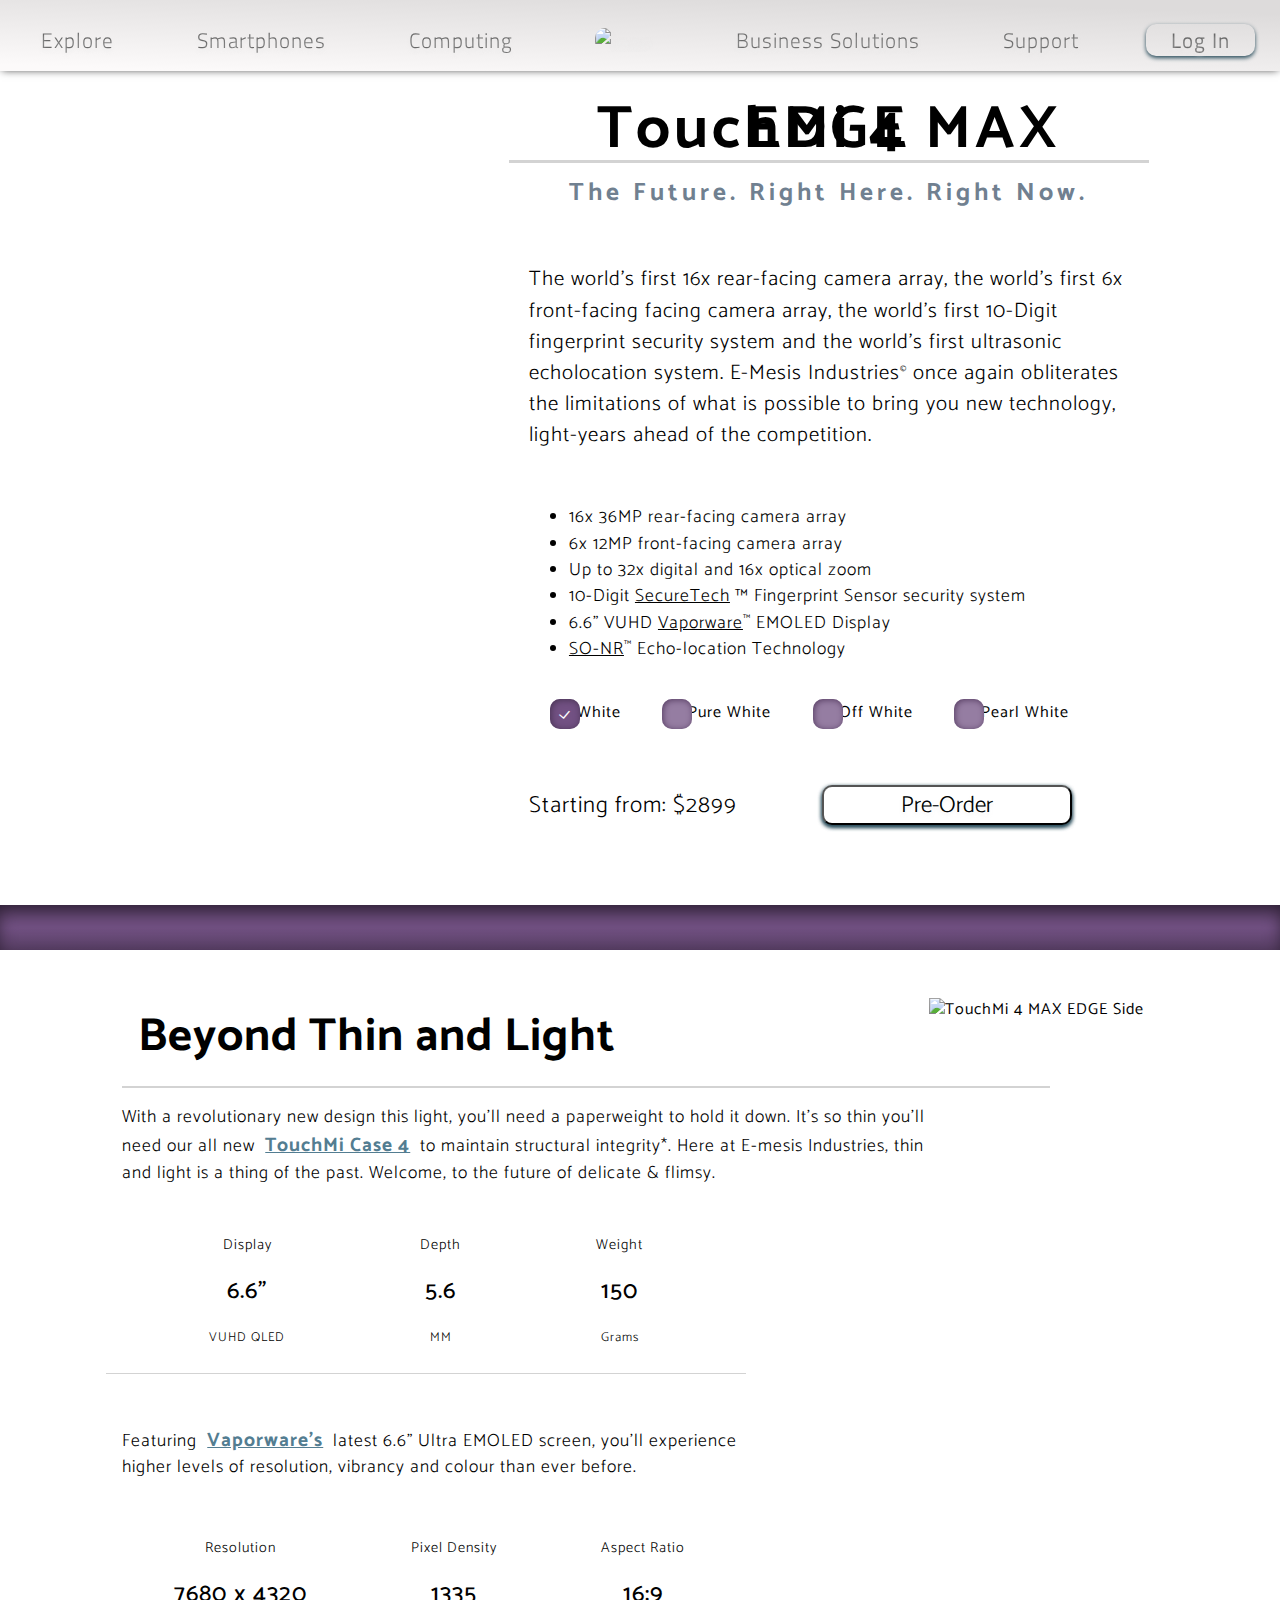
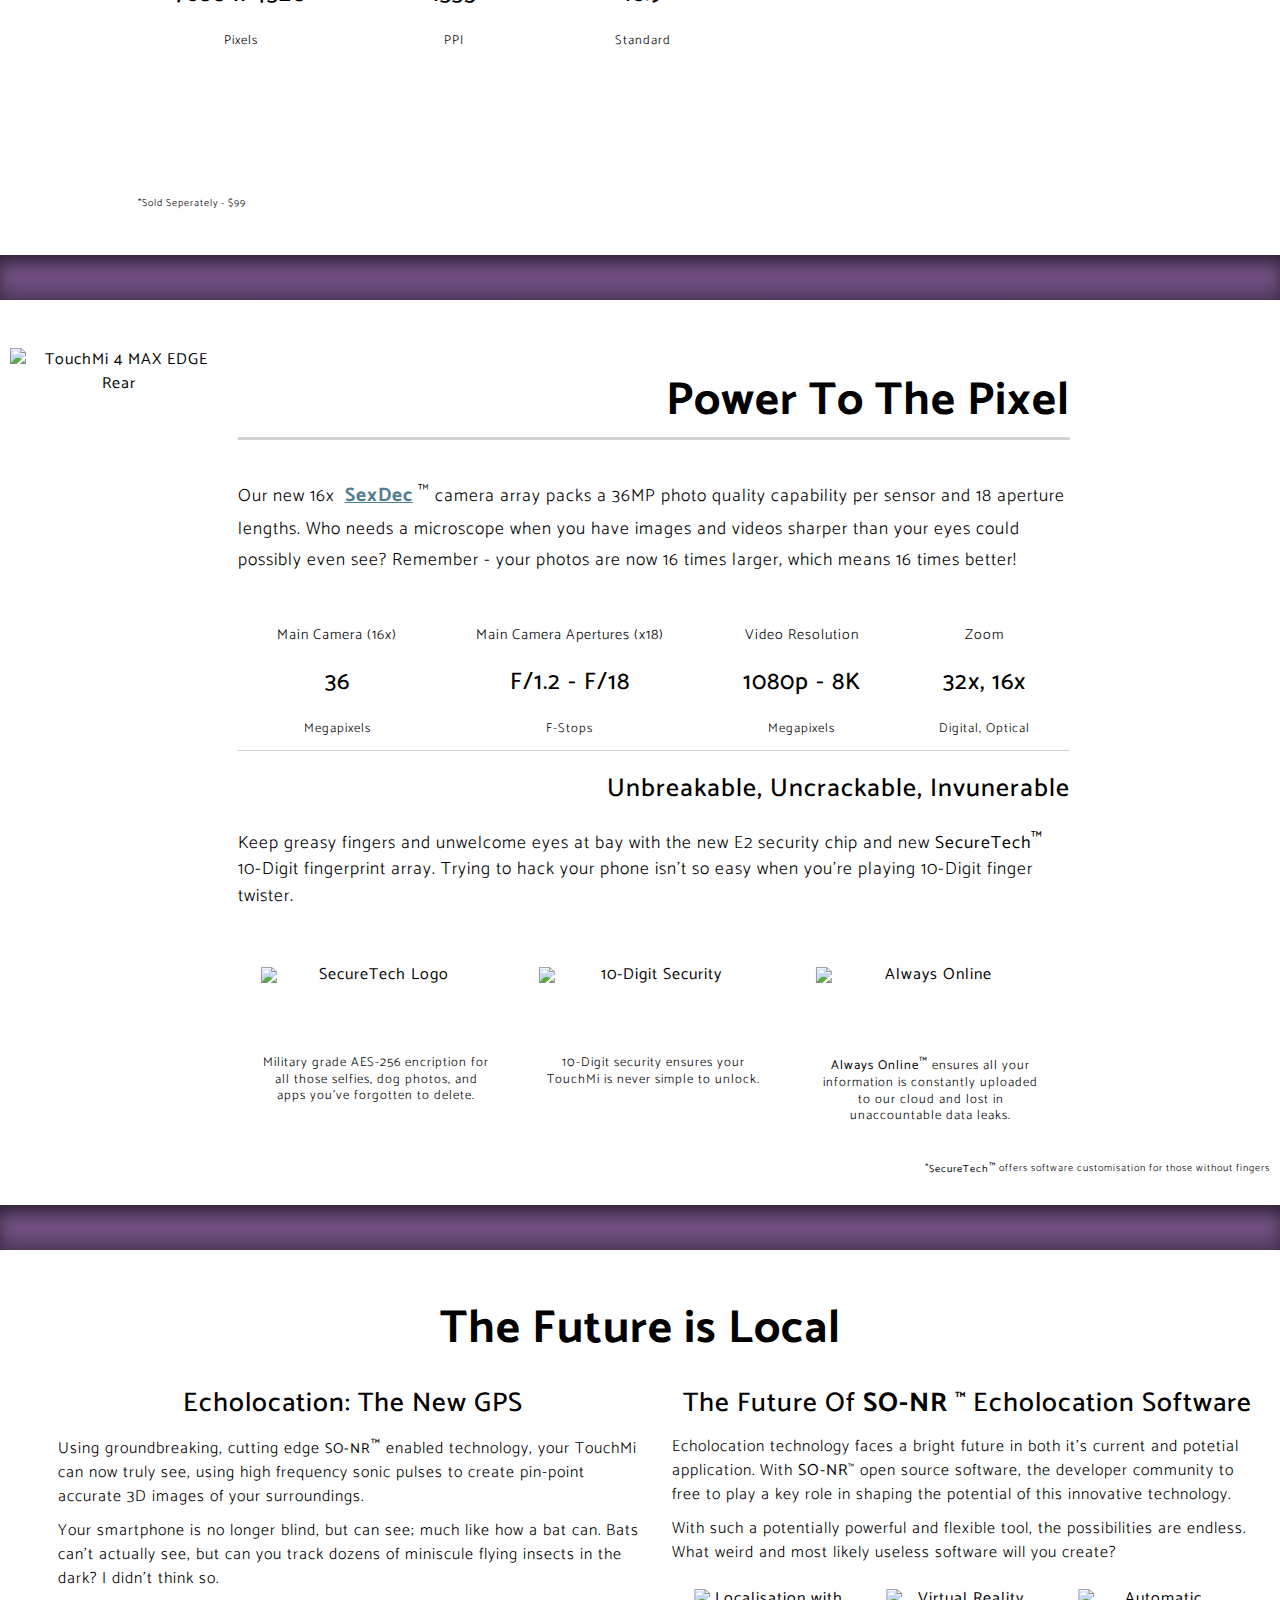
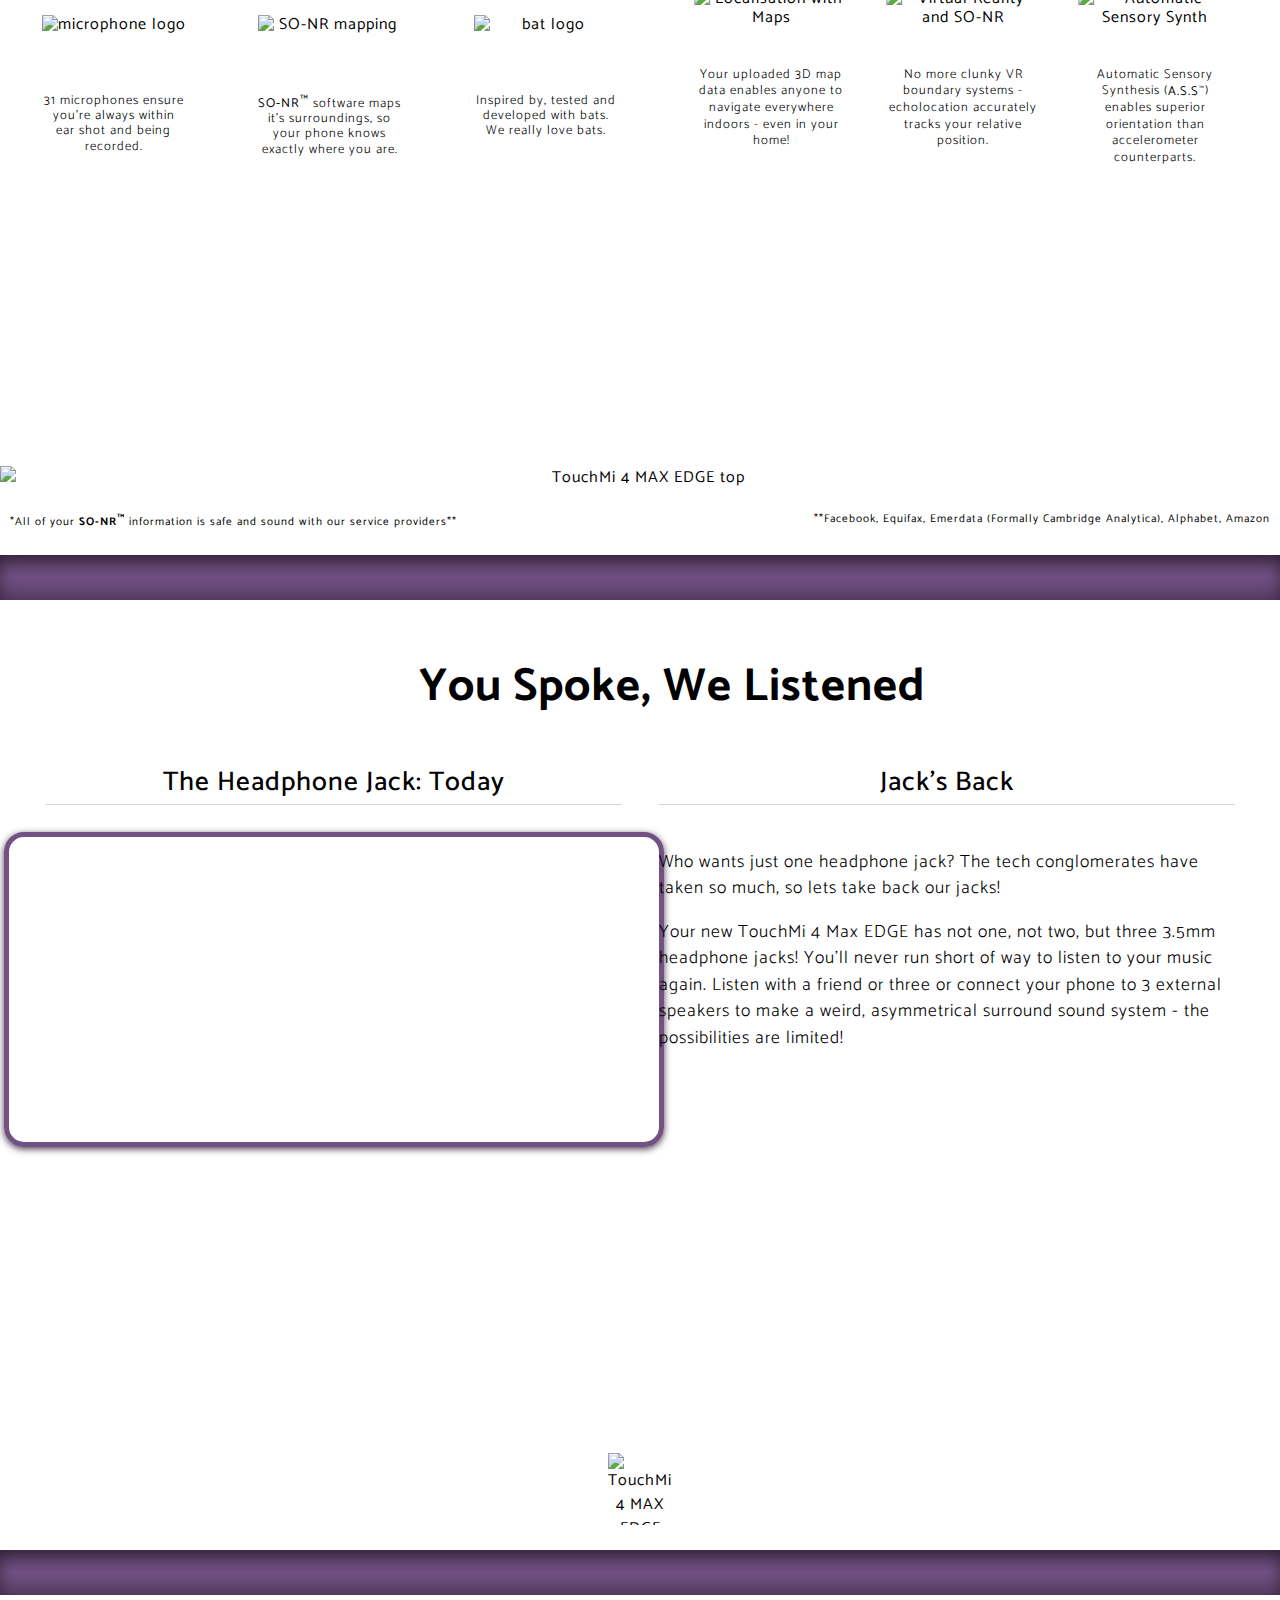
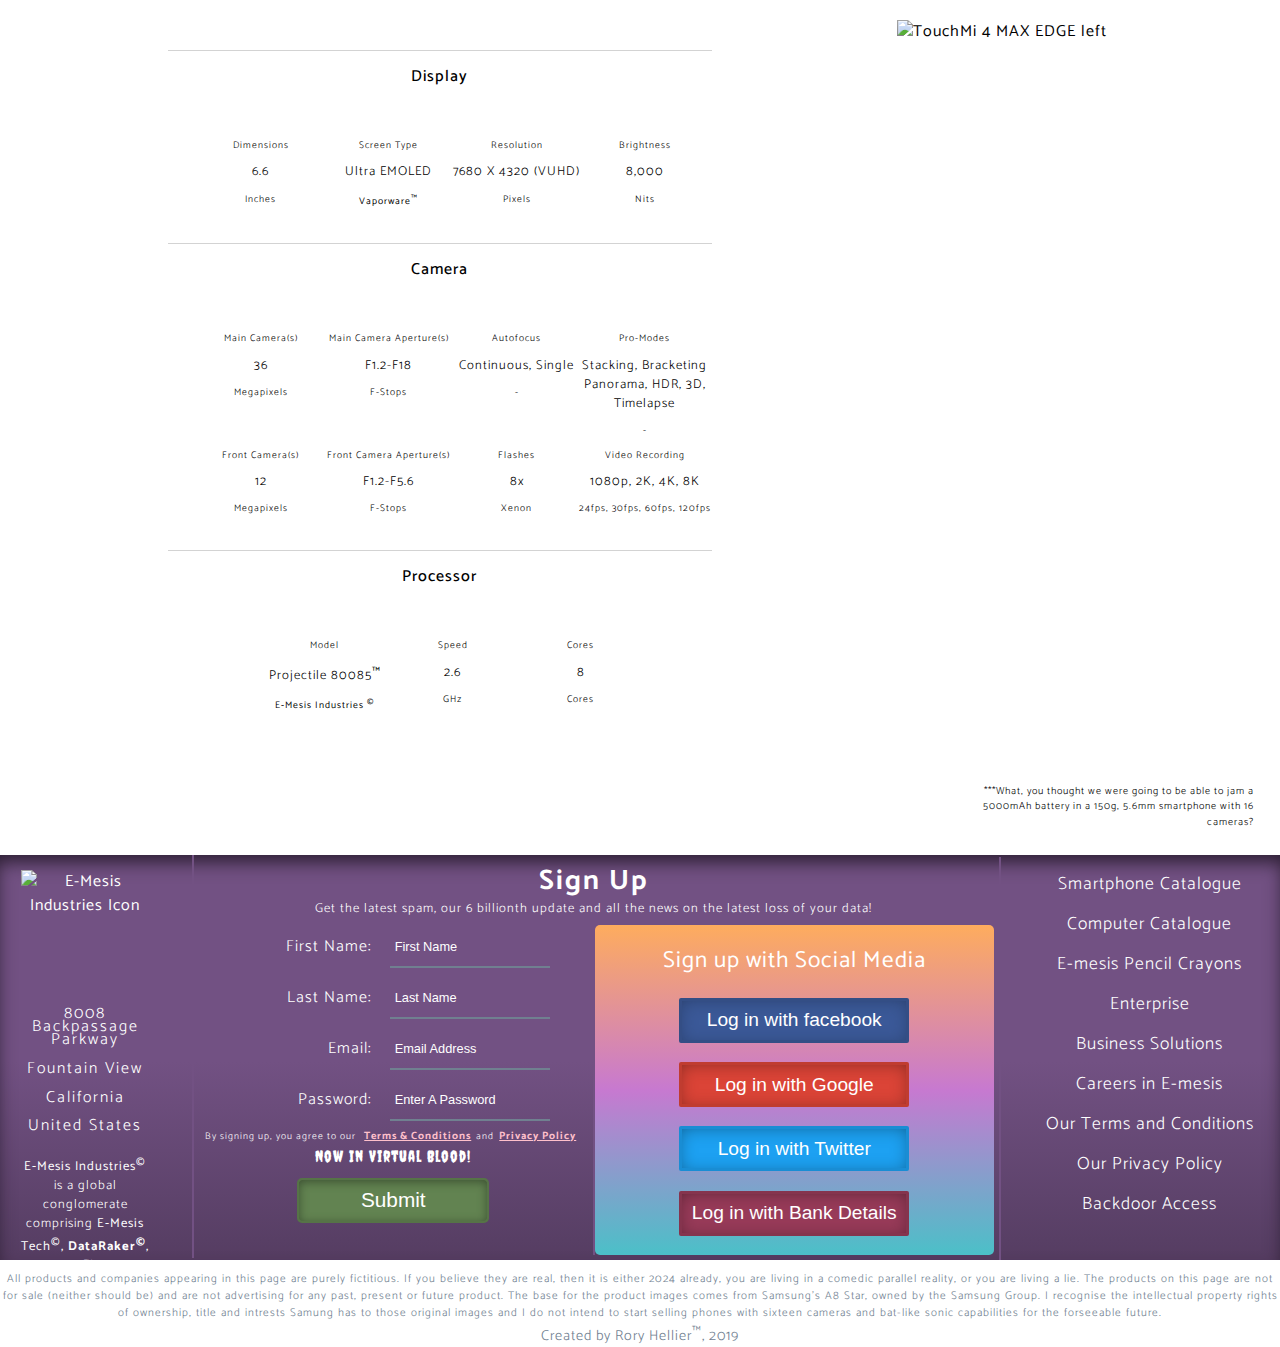
==== Landing Page v4.html @ 7cd6e23a "Removed unecessery stylesheet" ====
<!DOCTYPE html>
<html lang="en">
    <head>
        <meta charset="utf-8">
        <meta http-equiv="X-UA-Compatible" content="IE=edge">
        <title>TouchMi 4 MAX EDGE</title>
        <link rel="stylesheet" href="/stylesheets/CSS v3.css">
        <meta name="viewport" content="width=device-width, initial-scale=1.0"/>
        <script>
        function myFunction() {
            var x = document.getElementById("mobile-nav-links");
            if (x.style.display === "block") {
              x.style.display = "none";
            } else {
              x.style.display = "block";
            }
          }
        </script>
    </head>
    <body>
    <script src="https://cdn.freecodecamp.org/testable-projects-fcc/v1/bundle.js"></script>
        <header id="header">
            <nav id="nav-bar" class="nav-container">
                <img id="header-img" class="min-logo" src="https://github.com/Rhelli/Landing-Page/blob/master/Icons/Logo3.png?raw=true" alt="navbar">
                <img class="min-menu" src="https://github.com/Rhelli/Landing-Page/blob/master/Icons/min%20menu.png?raw=true" alt="menu">
                <ul class="navbar">
                    <li class="hassubs"><a href="#">Explore</a>
                        <ul class="dropdown">
                            <li class="sub"><a class="nav-link" href="#Home" alt="Home">Home</a></li>
                            <li class="sub"><a class="nav-link" href="#Design" alt="Design">Design</a></li>
                            <li class="sub"><a class="nav-link" href="#Technology" alt="Technology">Technology</a></li>
                            <li class="sub"><a class="nav-link" href="#Echolocation" alt="Echolocation">Echolocation</a></li>
                            <li class="sub"><a class="nav-link" href="#Audio" alt="Audio">Audio</a></li>
                            <li class="sub"><a class="nav-link" href="#Specs" alt="Specs">Specs</a></li>
                        </ul>
                    </li>
                    <li class="hassubs"><a href="#" alt="Smartphones">Smartphones</a>
                        <ul class="dropdown">
                            <li class="subs hassubs"><a href="#">TouchMi</a>
                                <ul class="dropdown">
                                    <li class="sub"><a href="#" alt="TouchMi">TouchMi</a></li>
                                    <li class="sub"><a href="#" alt="TouchMi 2">TouchMi 2</a></li>
                                    <li class="sub"><a href="#" alt="TouchMi 2GSM">TouchMi 2GSM</a></li>
                                    <li class="sub"><a href="#" alt="TouchMi 2 MAXGSM">TouchMi 2 MAXGSM</a></li>
                                    <li class="sub"><a href="#" alt="TouchMi 3">TouchMi 3</a></li>
                                    <li class="sub"><a href="#" alt="TouchMi 3Li">TouchMi 3Li</a></li>
                                    <li class="sub"><a href="#" alt="TouchMi 3Li Max">TouchMi 3Li Max</a></li>
                                    <li class="sub"><a href="#" alt="TouchMi 4">TouchMi 4</a></li>
                                    <li class="sub"><a href="#" alt="TouchMi 4 EDGE">TouchMi 4 EDGE</a></li>
                                    <li class="sub"><a href="#" alt="TouchMi 4 MAX EDGE">TouchMi 4 MAX EDGE</a></li>
                                </ul>
                            </li>
                            <li class="subs hassubs"><a href="#" alt="Supaphone">Supaphone</a>
                                <ul class="dropdown">
                                    <li class="sub"><a href="#" alt="Supaphone One">Supaphone One</a></li>
                                    <li class="sub"><a href="#">Supaphone One Ultra</a></li>
                                    <li class="sub"><a href="#" alt="Supaphone One Ultra MAXXX">Supaphone One Ultra MAXXX</a></li>
                                    <li class="sub"><a href="#" alt="Supaphone One Ultra MAXXX 3D">Supaphone One Ultra MAXXX 3D</a></li>
                                    <li class="sub"><a href="#" alt="Supaphone One Ultra MAXXX 3D 4G">Supaphone One Ultra MAXXX 3D 4G</a></li>
                                    <li class="sub"><a href="#">Supaphone Dupa Ultra One MAXXX 4D: 3D Tipi Delight Edition</a></li>
                                </ul>
                            </li>
                            <li class="subs hassubs"><a href="#" alt="El-G ThunK">EL-G ThunK Range</a>
                                <ul class="dropdown">
                                    <li class="sub"><a href="#" alt="ELG ThunK">EL-G ThunK</a>
                                    <li class="sub"><a href="#" alt="EL-G ThunK R">EL-G ThunK R</a></li>
                                    <li class="sub"><a href="#" alt="EL-G ThunK 2">EL-G ThunK 2</a></li>
                                    <li class="sub"><a href="#" alt="EL-G ThunK 2 MAX">EL-G ThunK 2 MAX</a></li>
                                </ul>
                            </li>
                        </ul>
                    </li>
                    <li class="hassubs"><a href="#" alt="Computing">Computing</a>
                        <ul class="dropdown">
                            <li class="sub hassubs"><a href="#" alt="Battalion of Gamers">Battalion of Gamers</a>
                                <ul class="dropdown">
                                    <li class="sub"><a href="#" alt="BOG Strips 2100">BOG Strips 2120</a></li>
                                    <li class="sub"><a href="#" alt="BOG Strips 2200">BOG Strips 2150</a></li>
                                    <li class="sub"><a href="#" alt="BOG Strips 2300">BOG Strips 2170</a></li>
                                </ul>
                            </li>
                            <li class="sub hassubs"><a href="#" alt="ThinkBrick">ThinkBrick</a>
                                <ul class="dropdown">
                                    <li class="sub"><a href="#" alt="Thinkbrick Do">Thinkbrick Pilates Do</a></li>
                                    <li class="sub"><a href="#" alt="ThinkBrick Pilates Do 1">ThinkBrick Pilates Do 1</a></li>
                                    <li class="sub"><a href="#" alt="ThinkBrick Pilates Do 1P">ThinkBrick Pilates Do 1P</a></li>
                                    <li class="sub"><a href="#" alt="ThinkBrick Pilates Do 100P">ThinkBrick Pilates Do 100P</a></li>
                                </ul>
                            </li>
                            <li class="sub hassubs"><a href="#" alt="Microhard Xterior Book">Microhard Xterior Book</a>
                                <ul class="dropdown">
                                    <li class="sub"><a href="#" alt="Microhard Xterior Book 11">Microhard Xterior Book 11</a></li>
                                    <li class="sub"><a href="#" alt="Microhard Xterior Book 13">Microhard Xterior Book 13</a></li>
                                    <li class="sub"><a href="#" alt="Microhard Xterior Book 15">Microhard Xterior Book 15</a></li>
                                </ul>
                            </li>
                            <li class="sub hassubs"><a href="#" alt="Smell XPS">Smell XPS</a>
                                <ul class="dropdown">
                                    <li class="sub"><a href="#" alt="Smell XPS 13">Smell XPS 13</a></li>
                                    <li class="sub"><a href="#" alt="Smell XPS 15">Smell XPS 15</a></li>
                                    <li class="sub"><a href="#" alt="Smell XPS 17">Smell XPS 17</a></li>
                                </ul>
                            </li>
                        </ul>
                    </li>
                    <li><a style="border-top:none;" href="#" alt="Home"><img class="logo" src="https://github.com/Rhelli/Landing-Page/blob/master/Icons/Logo3.png?raw=true" alt="logo"></a></li>
                    <li><a href="#" alt="Business Solutions">Business Solutions</a></li>
                    <li><a href="#" alt="Support">Support</a></li>
                    <li><a class="login" href="#" alt="Log In">Log In</a></li>
                </ul>
            </nav>
        </header>
        <div class="mobile-nav">
            <h2 class="active" href="#Home" alt="Home">E-Mesis Industries<sup style="font-size: 8px;"><sup>&copy;</sup></sup></h2>
            <img class="mobile-logo" src="https://github.com/Rhelli/Landing-Page/blob/master/Icons/mobile-comp-icon.png?raw=true">
            <div id="mobile-nav-links">
                <a class="mobile-links-1" href="#Home" alt="Home">TouchMi 4 MAX EDGE</a>
                <a class="mobile-links-2" href="#Design" alt="Design">Design</a>
                <a class="mobile-links-2" href="#Technology" alt="Technology">Technology</a>
                <a class="mobile-links-2" href="#Echolocation" alt="Echolocation">Echolocation</a>
                <a class="mobile-links-2" href="#Audio" alt="Audio">Audio</a>
                <a class="mobile-links-2" href="#Specs" alt="Specs">Specs</a>
                <a class="mobile-links-1" href="#" alt="Smartphones">Smartphones</a>
                <a class="mobile-links-1" href="#" alt="Computing">Computing</a>
                <a class="mobile-links-1" href="#" alt="Business Solutions">Business Solutions</a>
                <a class="mobile-links-1" href="#" alt="Log In/ Sign Up">Log In/Sign Up</a>
            </div>
            <a href="javascript:void(0);" class="icon" onclick="myFunction()"><img class="mobile-icon" src="https://github.com/Rhelli/Landing-Page/blob/master/Icons/min%20menu.png?raw=true"></a>
        </div>
        <main>
            <section id="Home">
                <div class="front-back-image-container">
                    <div class="front-back-image mobile-front-back-image-container ">
                        <img class="front-back-image image-order" src="https://github.com/Rhelli/Landing-Page/blob/master/Photos/front%20back.png?raw=true" alt="TouchMi 4 MAX EDGE">
                    </div>
                    <div class="landing-elements">
                        <div class="landing-text">
                            <p class="landing-text-1">TouchMi 4 MAX EDGE</p>
                            <p class="landing-text-2"> The Future. Right Here. Right Now.</p>
                        </div>
                        <div>
                            <p class="landing-blurb">The world's first 16x rear-facing camera array, the world's first 6x front-facing facing camera array, the world's first
                                10-Digit fingerprint security system and the world's first ultrasonic echolocation system.<span class="mobile-blurb-extend"> E-Mesis Industries<sup style="font-size:8px;">&copy;</sup>
                                once again obliterates the limitations of what is possible to bring you new technology, light-years ahead of the competition. </span>
                            </p>
                        </div>
                        <div class="specs">
                            <ul>
                                <li>16x 36MP rear-facing camera array</li>
                                <li>6x 12MP front-facing camera array</li>
                                <li>Up to 32x digital and 16x optical zoom</li>
                                <li>10-Digit <u>SecureTech</u> &trade; Fingerprint Sensor security system</li>
                                <li>6.6" VUHD <u>Vaporware</u><sup style="font-size:10px;">&trade;</sup> EMOLED Display</li>
                                <li><u>SO-NR</u><sup style="font-size:10px;">&trade;</sup> Echo-location Technology</li>
                            </ul>
                        </div>
                        <div class="color-container">
                            <form class="color-form">
                                    <input class="color-button" type="radio" name="color" value="white" checked><label for="white">White</label>
                                    <input class="color-button" type="radio" name="color" value="pure white"><label for="pure white">Pure White</label>
                                    <input class="color-button" type="radio" name="color" value="off white"><label for="off white">Off White</label>
                                    <input class="color-button" type="radio" name="color" value="pearl white"><label for="pearl white">Pearl White</label>
                            </form>
                        </div>
                        <div class=pre-order-form>
                            <div class="price">
                                <p class="price">Starting from: $2899</p>
                            </div>
                            <div class="pre-order-button">
                                <button class="pre-order-button" type="button">Pre-Order</button>
                            </div>
                        </div>
                    </div>
                </div>
            </section>
            <section id="Design">
            <div class="page-spacers">
            </div>
                <div class="right-image-container">
                    <div class="right-image-text-container">
                        <div class="right-image-title">
                            <h2 class="right-image-title">Beyond Thin and Light</h2>
                        </div>
                        <div class="right-image-blurb">
                            <p class="right-image-light-blurb">With a revolutionary new design this light, you'll need a paperweight to hold it down.
                                It's so thin you'll need our all new <a href="#" alt="TouchMi Case 4">TouchMi Case 4</a> to
                                maintain structural integrity*. Here at E-mesis Industries, thin and light is a thing of the past.
                                Welcome, to the future of delicate & flimsy.
                            </p>
                        </div>
                        <div class="right-image-specs-container">
                            <div class="right-image-specs-sub-container">
                                <p class="spec-type">Display</p>
                                <p class="spec-figure">6.6"</p>
                                <p class="spec-unit">VUHD QLED</p>
                            </div>
                            <div class="right-image-specs-sub-container">
                                <p class="spec-type">Depth</p>
                                <p class="spec-figure">5.6</p>
                                <p class="spec-unit">MM</p>
                            </div>
                            <div class="right-image-specs-sub-container">
                                <p class="spec-type">Weight</p>
                                <p class="spec-figure">150</p>
                                <p class="spec-unit">Grams</p>
                            </div>
                        </div>
                        <div class="mobile-right-image">
                                <img class="mobile-right-image" src="https://github.com/Rhelli/Landing-Page/blob/master/Photos/right%20side%20and%20screen.png?raw=true" alt="TouchMi 4 MAX EDGE Side" usemap="#right-image-map">
                            </div>
                        <div class="right-image-screen-blurb">
                            <p class="right-image-light-blurb">Featuring <a href="#" alt="Vaporware">Vaporware's</a> latest 6.6" Ultra EMOLED screen, you'll experience higher levels of
                            resolution, vibrancy and colour than ever before.</p>
                        </div>
                        <div class="right-image-screen-specs-container">
                            <div>
                                <p class="spec-type">Resolution</p>
                                <p class="spec-figure">7680 x 4320</p>
                                <p class="spec-unit">Pixels</p>
                            </div>
                            <div>
                                <p class="spec-type">Pixel Density</p>
                                <p class="spec-figure">1335</p>
                                <p class="spec-unit">PPI</p>
                            </div>
                            <div>
                                <p class="spec-type">Aspect Ratio</p>
                                <p class="spec-figure">16:9</p>
                                <p class="spec-unit">Standard</p>
                            </div>
                        </div>
                        <div class="right-image-asterisk">
                            <p class="right-image-asterisk">*Sold Seperately - $99</p>
                        </div>
                    </div>
                    <div class="right-image">
                        <img class="right-image" src="https://github.com/Rhelli/Landing-Page/blob/master/Photos/right%20side%20and%20screen.png?raw=true" alt="TouchMi 4 MAX EDGE Side" usemap="#right-image-map">
                    </div>
                </div>
            </section>
            <section id="Technology">
            <div class="page-spacers">
            </div>
                <div class="back-image-container">
                    <div class="back-image-sub-container">
                        <img class="back-image" src="https://github.com/Rhelli/Landing-Page/blob/master/Photos/back.png?raw=true" alt="TouchMi 4 MAX EDGE Rear">
                    </div>
                    <div class="back-image-text-container">
                        <div class="back-image-title">
                            <h2 class="back-image-title">Power To The Pixel</h2>
                        </div>
                        <div class="back-image-blurb">
                            <p class="back-image-blurb mobile-back-image-blurb">Our new 16x <a href="#" alt="SexDec">SexDec</a><sup>&trade;</sup> camera array packs a 36MP photo quality capability per sensor and 18
                                aperture lengths. Who needs a microscope when you have images and videos sharper than your eyes could possibly even see? Remember - 
                            your photos are now 16 times larger, which means 16 times better! </p>
                        </div>
                        <div class="back-image-specs-container">
                            <div class="back-image-specs-sub-container">
                                <p class="spec-type">Main Camera (16x)</p>
                                <p class="spec-figure">36</p>
                                <p class="spec-unit">Megapixels</p>
                            </div>
                            <div class="back-image-specs-sub-container">
                                <p class="spec-type">Main Camera Apertures (x18)</p>
                                <p class="spec-figure">F/1.2 - F/18</p>
                                <p class="spec-unit">F-Stops</p>
                            </div>
                            <div class="back-image-specs-sub-container">
                                <p class="spec-type">Video Resolution</p>
                                <p class="spec-figure">1080p - 8K</p>
                                <p class="spec-unit">Megapixels</p>
                            </div>
                            <div class="back-image-specs-sub-container">
                                <p class="spec-type">Zoom</p>
                                <p class="spec-figure">32x, 16x</p>
                                <p class="spec-unit">Digital, Optical</p>
                            </div>
                        </div>
                        <div>
                            <h2 class="back-image-security-title">Unbreakable, Uncrackable, Invunerable</h2>
                        </div>
                        <div class="back-image-security-blurb">
                            <p class="back-image-security-blurb">Keep greasy fingers and unwelcome eyes at bay with the new E2 security chip and new <b>SecureTech<sup>&trade;</sup></b> 10-Digit fingerprint array. Trying to hack
                            your phone isn't so easy when you're playing 10-Digit finger twister. </p>
                        </div>
                        <div class="back-image-security-icons-container">
                            <div class="back-image-security-icons-sub-container">
                                <img class="securetech-logo" src="https://github.com/Rhelli/Landing-Page/blob/master/Icons/SecureTech%20Logo.png?raw=true" alt="SecureTech Logo">
                                <p class="security-icons-text">Military grade AES-256 encription for all those selfies, dog photos, and apps you've forgotten to delete.</p>
                            </div>
                            <div class="back-image-security-icons-sub-container">
                                <img class="fingerprint-logo" src="https://github.com/Rhelli/Landing-Page/blob/master/Icons/Fingerprint%20Logo.png?raw=true" alt="10-Digit Security">
                                <p class="security-icons-text">10-Digit security ensures your TouchMi is never simple to unlock.</p>
                            </div>
                            <div class="back-image-security-icons-sub-container">
                                <img class="online-logo" src="https://github.com/Rhelli/Landing-Page/blob/master/Icons/Online%20Logo.png?raw=true" alt="Always Online">
                                <p class="security-icons-text"><b>Always Online<sup>&trade;</sup></b> ensures all your information is constantly uploaded to our cloud and lost in unaccountable data leaks.</p>
                            </div>
                        </div>
                        <div class="security-asterisk">
                            <p class="security-asterisk">*<b>SecureTech<sup>&trade;</sup></b> offers software customisation for those without fingers</p>
                        </div>
                    </div>
                </div>
            </section>
            <section id="Echolocation">
            <div class="page-spacers">
            </div>
                <div class="top-image-container">
                    <div class="top-image-title">
                        <h2 class="top-image-title">The Future is Local</h2>
                    </div>
                    <div class="top-image-text-main-container">
                        <div class="top-image-text-left-container">
                            <div class="top-image-subtitle">
                                <h2 class="top-image-subtitle">Echolocation: The New GPS</h2>
                            </div>
                            <div class="top-image-text-left-blurb">
                                <p class="top-image-text-left-blurb">Using groundbreaking, cutting edge <b style="font-size: 0.9em;">SO-NR<sup>&trade;</sup></b> enabled technology, your TouchMi can now truly see, using high frequency sonic pulses
                                 to create pin-point accurate 3D images of your surroundings.</p> 
                                 <p class="top-image-text-left-blurb">Your smartphone is no longer blind, but can see; much like how a bat can. Bats can't actually see, but can you track dozens of miniscule flying insects
                                in the dark? I didn't think so. </p>
                            </div>
                            <div class=sonr-icons-main-container>
                                <div class="sonr-icons-sub-container">
                                    <img class="microphone-logo" src="https://github.com/Rhelli/Landing-Page/blob/master/Icons/microphone%20logo.png?raw=true" alt="microphone logo">
                                    <p class="sonr-icons-text">31 microphones ensure you're always within ear shot and being recorded.</p>
                                </div>
                                <div class="sonr-icons-sub-container">
                                    <img class="threedee-map-logo" src="https://github.com/Rhelli/Landing-Page/blob/master/Icons/3D%20Map%20logo.png?raw=true" alt="SO-NR mapping">
                                    <p class="sonr-icons-text"><b>SO-NR<sup>&trade;</sup></b> software maps it's surroundings, so your phone knows exactly where you are.</p>
                                </div>
                                <div class="sonr-icons-sub-container">
                                    <img class="bat-logo" src="https://github.com/Rhelli/Landing-Page/blob/master/Icons/bat.png?raw=true" alt="bat logo">
                                    <p class="sonr-icons-text">Inspired by, tested and developed with bats. We really love bats.</p>
                                </div>
                            </div>
                        </div>
                        <div class="mobile-top-image">
                                <img class="mobile-top-image" src="https://github.com/Rhelli/Landing-Page/blob/master/Photos/top.png?raw=true" alt="TouchMi 4 MAX EDGE top">
                            </div>
                        <div class="top-image-text-right-container">
                            <div class="top-image-subtitle">
                                <h2 class="top-image-subtitle">The Future Of <b>SO-NR <sup style="font-size: 0.5em;line-height:0;">&trade;</sup></b> Echolocation <span class="mobile-echo-title-extend">Software</span></h2>
                            </div>
                            <div class="top-image-text-left-blurb">
                                <p class="top-image-text-left-blurb">Echolocation technology faces a bright future in both it's current and potetial application. With <b>SO-NR<sup style="font-size:0.5em;line-height: 0;">&trade;</sup></b>
                                open source software, the developer community to free to play a key role in shaping the potential of this innovative technology.</p>
                                <p class="top-image-text-left-blurb">With such a potentially powerful and flexible tool, the possibilities are endless. What weird and most likely useless software will you create?</p>
                            </div>
                            <div class="future-sonr-icons-container-main">
                                <div class="future-sonr-icons-sub-container">
                                    <img class="future-sonr-icons" src="https://github.com/Rhelli/Landing-Page/blob/master/Icons/maps%20icon.png?raw=true" alt="Localisation with Maps">
                                    <p class="future-sonr-icons-text">Your uploaded 3D map data enables anyone to navigate everywhere indoors - even in your home!</p>
                                </div>
                                <div class="future-sonr-icons-sub-container">
                                    <img class="future-sonr-icons" src="https://github.com/Rhelli/Landing-Page/blob/master/Icons/VR%20Icon.png?raw=true" alt="Virtual Reality and SO-NR">
                                    <p class="future-sonr-icons-text">No more clunky VR boundary systems - echolocation accurately tracks your relative position.</p>
                                </div>
                                <div class="future-sonr-icons-sub-container">
                                    <img class="future-sonr-icons" src="https://github.com/Rhelli/Landing-Page/blob/master/Icons/ASA%20logo.png?raw=true" alt="Automatic Sensory Synth">
                                    <p class="future-sonr-icons-text">Automatic Sensory Synthesis (<b>A.S.S<sup style="font-size:0.5em;">&trade;</sup></b>) enables superior orientation than accelerometer counterparts. </p>
                                </div>
                            </div>
                        </div>
                    </div>
                    <div class="top-image">
                        <img class="top-image" src="https://github.com/Rhelli/Landing-Page/blob/master/Photos/top.png?raw=true" alt="TouchMi 4 MAX EDGE top">
                    </div>
                    <div class="sonr-asterisk">
                        <div class="sonr-asterisk-1">
                            <p>*All of your <b>SO-NR<sup>&trade;</sup></b> information is safe and sound with our service providers** </p>
                        </div>
                        <div class="sonr-asterisk-2">
                            <p>**Facebook, Equifax, Emerdata (Formally Cambridge Analytica), Alphabet, Amazon</p>
                        </div>
                    </div>
                </div>
            </section>
            <section id="Audio">
            <div class="page-spacers">
            </div>
                <div class="bottom-image-container">
                    <div class="bottom-image-title">
                        <h2 class="bottom-image-title">You Spoke, We Listened</h2>
                    </div>
                    <div class="bottom-image-text-main-container">
                        <div>
                            <div class="bottom-image-text-left-container">
                                <div class="bottom-image-subtitle">
                                    <h3 class="bottom-image-subtitle">The Headphone Jack: Today</h3>
                                </div>
                                <div class="video-embed">
                                    <iframe id="video" width="650" height="305" src="https://www.youtube.com/embed/7davoSDgSHw" frameborder="0" allow="accelerometer; autoplay; encrypted-media; gyroscope; picture-in-picture" allowfullscreen></iframe>
                                </div>
                            </div>
                            <div class="bottom-image-right-container">
                                <div class="bottom-image-subtitle">
                                    <h3 class="bottom-image-subtitle">Jack's Back</h3>
                                </div>
                                <div class="bottom-image-text-blurb-right">
                                    <p class="bottom-image-text-blurb-right">Who wants just one headphone jack? The tech conglomerates have taken so much, so lets take back our jacks!</p>
                                        <p class="bottom-image-text-blurb-right">Your new TouchMi 4 Max EDGE has not one, not two, but three 3.5mm headphone jacks! You'll never run short of way to listen to your music again.
                                            Listen with a friend or three or connect your phone to 3 external speakers to make a weird, asymmetrical surround sound system - the possibilities are limited!
                                    </p>
                                </div>
                            </div>
                        </div>
                    </div>
                    <div class="bottom-image">
                        <img class="bottom-image" src="https://github.com/Rhelli/Landing-Page/blob/master/Photos/bottom.png?raw=true" alt="TouchMi 4 MAX EDGE bottom">
                    </div>
                </div>
            </section>
            <section id="Specs">
            <div class="page-spacers">
            </div>
            <div class="mobile-left-image-container">
                <div class="mobile-left-image-specs-left-container">
                    <div class="mobile-left-specs-subtitle-left">
                        <h3 class="mobile-specs-subtitle-left">Display</h3>
                    </div>
                    <div class="mobile-left-image-specs-left-row-container">
                        <div class="mobile-left-image-specs-sub-container">
                            <p class="index-specs-type">Dimensions</p>
                            <p class="index-specs-figure">6.6</p>
                            <p class="index-specs-unit">Inches</p>
                        </div>
                        <div class="mobile-left-image-specs-sub-container">
                            <p class="index-specs-type">Screen Type</p>
                            <p class="index-specs-figure">Ultra EMOLED</p>
                            <p class="index-specs-unit"><b>Vaporware<sup>&trade;</sup></b></p>
                        </div>
                        <div class="mobile-left-image-specs-sub-container">
                            <p class="index-specs-type">Resolution</p>
                            <p class="index-specs-figure">7680 X 4320 (VUHD)</p>
                            <p class="index-specs-unit">Pixels</p>
                        </div>
                        <div class="mobile-left-image-specs-sub-container">
                            <p class="index-specs-type">Brightness</p>
                            <p class="index-specs-figure">8,000</p>
                            <p class="index-specs-unit">Nits</p>
                        </div>
                    </div>
                    <div class="mobile-specs-subtitle-left">
                        <h3 class="mobile-specs-subtitle-left">Camera</h3>
                    </div>
                    <div class="mobile-left-image-specs-left-row-container">
                        <div class="mobile-left-image-specs-sub-container">
                            <p class="index-specs-type">Main Camera(s)</p>
                            <p class="index-specs-figure">36</p>
                            <p class="index-specs-unit">Megapixels</p>
                        </div>
                        <div class="mobile-left-image-specs-sub-container">
                            <p class="index-specs-type">Main Camera Aperture(s)</p>
                            <p class="index-specs-figure">F1.2-F18</p>
                            <p class="index-specs-unit">F-Stops</p>
                        </div>
                        <div class="mobile-left-image-specs-sub-container">
                            <p class="index-specs-type">Autofocus</p>
                            <p class="index-specs-figure">Continuous, Single</p>
                            <p class="index-specs-unit">-</p>
                        </div>
                        <div class="mobile-left-image-specs-sub-container">
                            <p class="index-specs-type">Pro-Modes</p>
                            <p class="index-specs-figure">Stacking, Bracketing Panorama, HDR, 3D, Timelapse</p>
                            <p class="index-specs-unit">-</p>
                        </div>
                    </div>
                    <div class="mobile-left-image-specs-left-row-container">
                        <div class="mobile-left-image-specs-sub-container">
                            <p class="index-specs-type">Front Camera(s)</p>
                            <p class="index-specs-figure">12</p>
                            <p class="index-specs-unit">Megapixels</p>
                        </div>
                        <div class="mobile-left-image-specs-sub-container">
                            <p class="index-specs-type">Front Camera Aperture(s)</p>
                            <p class="index-specs-figure">F1.2-F5.6</p>
                            <p class="index-specs-unit">F-Stops</p>
                        </div>
                        <div class="mobile-left-image-specs-sub-container">
                            <p class="index-specs-type">Flashes</p>
                            <p class="index-specs-figure">8x</p>
                            <p class="index-specs-unit">Xenon</p>
                        </div>
                        <div class="mobile-left-image-specs-sub-container">
                            <p class="index-specs-type">Video Recording</p>
                            <p class="index-specs-figure">1080p, 2K, 4K, 8K</p>
                            <p class="index-specs-unit">24fps, 30fps, 60fps, 120fps</p>
                        </div>
                    </div>
                    <div class="mobile-specs-subtitle-left">
                        <h3 class="mobile-specs-subtitle-left">Processor</h3>
                    </div>
                    <div class="mobile-left-image-specs-left-row-container">
                        <div class="mobile-left-image-specs-sub-container">
                            <p class="index-specs-type">Model</p>
                            <p class="index-specs-figure">Projectile 80085<b><sup>&trade;</sup></b></p>
                            <p class="index-specs-unit"><b>E-Mesis Industries <sup>&copy;</sup></b></p>
                        </div>
                        <div class="mobile-left-image-specs-sub-container">
                            <p class="index-specs-type">Speed</p>
                            <p class="index-specs-figure">2.6</p>
                            <p class="index-specs-unit">GHz</p>
                        </div>
                        <div class="mobile-left-image-specs-sub-container">
                            <p class="index-specs-type">Cores</p>
                            <p class="index-specs-figure">8</p>
                            <p class="index-specs-unit">Cores</p>
                        </div>
                    </div>
                </div>
            </div>
            <div class="mobile-page-spacer">
            </div>
                <div class="left-image-container">
                    <div class="left-image-specs-left-container">
                        <div class="specs-subtitle-left">
                            <h3 class="specs-subtitle-left">Display</h3>
                        </div>
                        <div class="left-image-specs-left-row-container">
                            <div class="left-image-specs-sub-container">
                                <p class="index-specs-type">Dimensions</p>
                                <p class="index-specs-figure">6.6</p>
                                <p class="index-specs-unit">Inches</p>
                            </div>
                            <div class="left-image-specs-sub-container">
                                <p class="index-specs-type">Screen Type</p>
                                <p class="index-specs-figure">Ultra EMOLED</p>
                                <p class="index-specs-unit"><b>Vaporware<sup>&trade;</sup></b></p>
                            </div>
                            <div class="left-image-specs-sub-container">
                                <p class="index-specs-type">Resolution</p>
                                <p class="index-specs-figure">7680 X 4320 (VUHD)</p>
                                <p class="index-specs-unit">Pixels</p>
                            </div>
                            <div class="left-image-specs-sub-container">
                                <p class="index-specs-type">Brightness</p>
                                <p class="index-specs-figure">8,000</p>
                                <p class="index-specs-unit">Nits</p>
                            </div>
                        </div>
                        <div class="specs-subtitle-left">
                            <h3 class="specs-subtitle-left">Camera</h3>
                        </div>
                        <div class="left-image-specs-left-row-container">
                            <div class="left-image-specs-sub-container">
                                <p class="index-specs-type">Main Camera(s)</p>
                                <p class="index-specs-figure">36</p>
                                <p class="index-specs-unit">Megapixels</p>
                            </div>
                            <div class="left-image-specs-sub-container">
                                <p class="index-specs-type">Main Camera Aperture(s)</p>
                                <p class="index-specs-figure">F1.2-F18</p>
                                <p class="index-specs-unit">F-Stops</p>
                            </div>
                            <div class="left-image-specs-sub-container">
                                <p class="index-specs-type">Autofocus</p>
                                <p class="index-specs-figure">Continuous, Single</p>
                                <p class="index-specs-unit">-</p>
                            </div>
                            <div class="left-image-specs-sub-container">
                                <p class="index-specs-type">Pro-Modes</p>
                                <p class="index-specs-figure">Stacking, Bracketing Panorama, HDR, 3D, Timelapse</p>
                                <p class="index-specs-unit">-</p>
                            </div>
                        </div>
                        <div class="left-image-specs-left-row-container">
                            <div class="left-image-specs-sub-container">
                                <p class="index-specs-type">Front Camera(s)</p>
                                <p class="index-specs-figure">12</p>
                                <p class="index-specs-unit">Megapixels</p>
                            </div>
                            <div class="left-image-specs-sub-container">
                                <p class="index-specs-type">Front Camera Aperture(s)</p>
                                <p class="index-specs-figure">F1.2-F5.6</p>
                                <p class="index-specs-unit">F-Stops</p>
                            </div>
                            <div class="left-image-specs-sub-container">
                                <p class="index-specs-type">Flashes</p>
                                <p class="index-specs-figure">8x</p>
                                <p class="index-specs-unit">Xenon</p>
                            </div>
                            <div class="left-image-specs-sub-container">
                                <p class="index-specs-type">Video Recording</p>
                                <p class="index-specs-figure">1080p, 2K, 4K, 8K</p>
                                <p class="index-specs-unit">24fps, 30fps, 60fps, 120fps</p>
                            </div>
                        </div>
                        <div class="specs-subtitle-left">
                            <h3 class="specs-subtitle-left">Processor</h3>
                        </div>
                        <div class="left-image-specs-left-row-container">
                            <div class="left-image-specs-sub-container">
                                <p class="index-specs-type">Model</p>
                                <p class="index-specs-figure">Projectile 80085<b><sup>&trade;</sup></b></p>
                                <p class="index-specs-unit"><b>E-Mesis Industries <sup>&copy;</sup></b></p>
                            </div>
                            <div class="left-image-specs-sub-container">
                                <p class="index-specs-type">Speed</p>
                                <p class="index-specs-figure">2.6</p>
                                <p class="index-specs-unit">GHz</p>
                            </div>
                            <div class="left-image-specs-sub-container">
                                <p class="index-specs-type">Cores</p>
                                <p class="index-specs-figure">8</p>
                                <p class="index-specs-unit">Cores</p>
                            </div>
                        </div>
                    </div>
                    <div class="left-image-photo-container">
                        <div class="left-image">
                            <img class="left-image" src="https://github.com/Rhelli/Landing-Page/blob/master/Photos/left.png?raw=true" alt="TouchMi 4 MAX EDGE left">
                        </div>
                    </div>
                    <div class="left-image-specs-right-container"> 
                        <div class="specs-subtitle-right">
                            <h3 class="specs-subtitle-right">Memory</h3>
                        </div>
                        <div class="left-image-specs-right-row-container">
                            <div class="left-image-specs-sub-container">
                                <p class="index-specs-type">RAM</p>
                                <p class="index-specs-figure">8</p>
                                <p class="index-specs-unit">GB</p>
                            </div>
                            <div class="left-image-specs-sub-container">
                                <p class="index-specs-type">ROM</p>
                                <p class="index-specs-figure">64</p>
                                <p class="index-specs-unit">GB</p>
                            </div>
                            <div class="left-image-specs-sub-container">
                                <p class="index-specs-type">Internal</p>
                                <p class="index-specs-figure">320</p>
                                <p class="index-specs-unit">GB</p>
                            </div>
                            <div class="left-image-specs-sub-container">
                                <p class="index-specs-type">External Support</p>
                                <p class="index-specs-figure">1TB</p>
                                <p class="index-specs-unit">MicroSD</p>
                            </div>
                        </div>
                        <div class="specs-subtitle-right">
                            <h3 class="specs-subtitle-right">Connectivity</h3>
                        </div>
                        <div class="left-image-specs-right-row-container">
                            <div class="left-image-specs-sub-container">
                                <p class="index-specs-type">Bluetooth</p>
                                <p class="index-specs-figure">v5.0</p>
                                <p>-</p>
                            </div>
                            <div class="left-image-specs-sub-container">
                                <p class="index-specs-type">WiFi</p>
                                <p class="index-specs-figure">802.11 a/b/g/n/ac 2.4G,5GHz</p>
                                <p>-</p>
                            </div>
                            <div class="left-image-specs-sub-container">
                                <p class="index-specs-type">NFC</p>
                                <p class="index-specs-figure">Enabled</p>
                                <p>-</p>
                            </div>
                            <div class="left-image-specs-sub-container">
                                <p class="index-specs-type">USB Port</p>
                                <p class="index-specs-figure">USB Type-C v2</p>
                                <p>-</p>
                            </div>
                        </div>
                        <div class="left-image-specs-right-row-container">
                            <div class="left-image-specs-sub-container">
                                <p class="index-specs-type">Headphone Jack</p>
                                <p class="index-specs-figure">3x 3.5mm</p>
                                <p>-</p>
                            </div>
                            <div class="left-image-specs-sub-container">
                                <p class="index-specs-type">WiFi Direct</p>
                                <p class="index-specs-figure">Enabled</p>
                                <p>-</p>
                            </div>
                            <div class="left-image-specs-sub-container">
                                <p class="index-specs-type">Location</p>
                                <p class="index-specs-figure">GPS, Echolocation</p>
                                <p>-</p>
                            </div>
                            <div class="left-image-specs-sub-container">
                                <p class="index-specs-type">Sensors</p>
                                <p class="index-specs-figure">ACLR, So-NR, Gyro</p>
                                <p class="index-specs-unit">Geomagnetic, Light</p>
                            </div>
                        </div>
                        <div class="specs-subtitle-right">
                            <h3 class="specs-subtitle-right">Other</h3>
                        </div>
                        <div class="left-image-specs-right-row-container">
                            <div class="left-image-specs-sub-container">
                                <p class="index-specs-type">Battery</p>
                                <p class="index-specs-figure">100***</p>
                                <p class="index-specs-unit">mAh</p>
                            </div>
                            <div class="left-image-specs-sub-container">
                                <p class="index-specs-type">Dimensions</p>
                                <p class="index-specs-figure">5.8x3.2x0.22</p>
                                <p class="index-specs-unit">HxWxD</p>
                            </div>
                            <div class="left-image-specs-sub-container">
                                <p class="index-specs-type">Weight</p>
                                <p class="index-specs-figure">150</p>
                                <p class="index-specs-unit">Grams</p>
                            </div>
                        </div>
                    </div>
                    <div class="mobile-left-image-photo-container">
                        <div class="left-image">
                            <img class="left-image" src="https://github.com/Rhelli/Landing-Page/blob/master/Photos/left.png?raw=true" alt="TouchMi 4 MAX EDGE left">
                        </div>
                    </div>
                    <div class="mobile-index-asterisk">
                            <p class="mobile-index-asterisk">***What, you thought we were going to be able to jam a 5000mAh battery in a 150g, 5.6mm smartphone with 16 cameras?</p>
                        </div>
                    <div class="index-asterisk">
                        <p class="index-asterisk">***What, you thought we were going to be able to jam a 5000mAh battery in a 150g, 5.6mm smartphone with 16 cameras?</p>
                    </div>
                </div>
            </section>
            <footer>
                <div class="footer-company-container">
                    <div class="footer-logo">
                        <img class="footer-logo" src="https://github.com/Rhelli/Landing-Page/blob/master/Icons/Logo3.png?raw=true" alt="E-Mesis Industries Icon">
                    </div>
                    <div class="footer-address">
                        <p>8008 Backpassage Parkway</p>
                        <p>Fountain View</p>
                        <p>California</p>
                        <p>United States</p>
                    </div>
                    <div class="footer-company-info">
                        <p><b>E-Mesis Industries<sup>&copy;</sup></b> is a global conglomerate comprising <b>E-Mesis Tech<sup>&copy;</sup>, <b>DataRaker<sup>&copy;</sup></b>, 
                        <b>WeWatch<sup>&trade;</sup></b>, <b>E-Mesis Biotech<sup>&copy;</sup></b> and <b>E-Mesis Pencil Crayons<sup>&trade;</sup></b>.</p>
                    </div>
                </div>
                <form action="https://www.freecodecamp.com/email-submit" method="POST" id="form" class="footer-signup-container">
                        <div class="signup-text-container">
                            <div class="signup-header">
                                <h3>Sign Up</h3>
                            </div>
                            <div class="signup-subheader">
                                <p>Get the latest spam, our 6 billionth update and all the news on the latest loss of your data!</p>
                            </div>
                        </div>
                        <div class="signup-form-container">
                            <div class="email-signup-container">
                                <div class="form-row">
                                    <div class="form-label">
                                        <label for="first-name">First Name:</label>
                                    </div>
                                    <div class="form-input">
                                        <input class="input-fields" type="text" placeholder="First Name" name="first-name" required>
                                    </div>
                                </div>
                                <div class="form-row">
                                    <div class="form-label">
                                        <label for="last-name">Last Name:</label>
                                    </div>
                                    <div class="form-input">
                                        <input class="input-fields" type="text" placeholder="Last Name" name="last-name" required>
                                    </div>
                                </div>
                                <div class="form-row">
                                    <div class="form-label">
                                        <label for="email">Email:</label>
                                    </div>
                                    <div class="form-input">
                                        <input id="email" class="input-fields" type="email" placeholder="Email Address" name="email" required>
                                    </div>
                                </div>
                                <div class="form-row">
                                    <div class="form-label">
                                        <label for="password">Password:</label>
                                    </div>
                                    <div class="form-input">
                                        <input class="input-fields" type="password" placeholder="Enter A Password" name="password" required>
                                    </div>
                                </div>
                                <div class="signup-disclaimer">
                                    <p class="signup-text">By signing up, you agree to our <a href="#" alt="T&Cs" style="color: pink;">Terms & Conditions</a>and<a href="#" alt="Privacy Policy" style="color: pink;">Privacy Policy</a>   <b style="font-size: 1rem; font-family: 'Creepster'; font-weight: 300;"">Now In Virtual Blood!</b></p>
                                </div>
                                <div>
                                    <input id="submit" class="signup-button" type="submit" name="submit">
                                </div>
                            </div>
                            <div class="social-signup-container">
                                <div class="social-title">
                                    <p class="social-title">Sign up with Social Media</p>
                                </div>
                                <div>
                                    <button class="social-buttons facebook-button" type="button">Log in with <b>facebook</b></button>
                                </div>
                                <div>
                                    <button class="social-buttons google-button" type="button">Log in with Google</button>
                                </div>
                                <div>
                                    <button class="social-buttons twitter-button" type="button">Log in with Twitter</button>
                                </div>
                                <div>
                                    <button class="social-buttons bank-button" type="Bank Details">Log in with Bank Details</button>
                                </div>
                            </div>
                        </div>
                </form>
                <div class="hotlinks-container">
                    <div class="hotlinks-list">
                        <li>
                            <ul><a class="hotlinks-text" href="#" alt="Smartphone Catalogue">Smartphone Catalogue</a></ul>
                            <ul><a class="hotlinks-text" href="#" alt="Computer Catalogue">Computer Catalogue</a></ul>
                            <ul><a class="hotlinks-text" href="#" alt="E-Mesis Pencil Crayons">E-mesis Pencil Crayons</a></ul>
                            <ul><a class="hotlinks-text" href="#" alt="Enterprise">Enterprise</a></ul>
                            <ul><a class="hotlinks-text" href="#" alt="Business Solutions">Business Solutions</a></ul>
                            <ul><a class="hotlinks-text" href="#" alt="Careers in Emesis">Careers in E-mesis</a></ul>
                            <ul><a class="hotlinks-text" href="#" alt="Our Terms and Conditions">Our Terms and Conditions</a></ul>
                            <ul><a class="hotlinks-text" href="#" alt="Our Privacy Policy">Our Privacy Policy</a></ul>
                            <ul><a class="hotlinks-text" href="https://www.synopsys.com/blogs/software-security/wp-content/uploads/2019/03/encryption-backdoor-law-2.jpg" alt="Backdoor Access">Backdoor Access</a></ul>
                        </li>
                    </div>
                </div>
            </footer>
            <div class="disclaimer">
                <p class="disclaimer-text">All products and companies appearing in this page are purely fictitious. If you believe they are real, then it is either 2024 already, you are living in a comedic parallel reality, or you are living a lie. The products on this page are not for sale (neither should be) and are not advertising for any past, present or future product. The base for the product images comes from Samsung's A8 Star, owned by the Samsung Group. I recognise the intellectual property rights of ownership, title and intrests Samung has to those original images and I do not intend to start selling phones with sixteen cameras and bat-like sonic capabilities for the forseeable future.</p>
                <p class="disclaimer-name">Created by Rory Hellier<sup>&trade;</sup>, 2019</p>
            </div>
        </main>
    </body>
</html>
---- stylesheets/CSS v3.css ----
@import url('https://fonts.googleapis.com/css?family=Ubuntu:300,400,500,700&display=swap');
@import url('https://fonts.googleapis.com/css?family=Titillium+Web:200,200italic,300,300italic,regular,italic,600,600italic,700,700italic,900');
@import url(https://fonts.googleapis.com/css?family=Catamaran:100,200,300,regular,500,600,700,800,900);
@import url('https://fonts.googleapis.com/css?family=Creepster&display=swap');
@-webkit-keyframes slide-in-top{0%{-webkit-transform:translateY(0px);transform:translateY(0px);opacity:0}100%{-webkit-transform:translateY(0);transform:translateY(0);opacity:1}}@keyframes slide-in-top{0%{-webkit-transform:translateY(-10px);transform:translateY(-10px);opacity:0}100%{-webkit-transform:translateY(0);transform:translateY(0);opacity:1}}
@-webkit-keyframes slide-in-left{0%{-webkit-transform:translateX(-1000px);transform:translateX(-1000px);opacity:0}100%{-webkit-transform:translateX(0);transform:translateX(0);opacity:1}}@keyframes slide-in-left{0%{-webkit-transform:translateX(-15px);transform:translateX(-15px);opacity:0}100%{-webkit-transform:translateX(0);transform:translateX(0);opacity:1}}
@-webkit-keyframes slide-in-top{0%{-webkit-transform:translateY(-1000px);transform:translateY(-1000px);opacity:0}100%{-webkit-transform:translateY(0);transform:translateY(0);opacity:1}}@keyframes slide-in-top{0%{-webkit-transform:translateY(-10px);transform:translateY(-10px);opacity:0}100%{-webkit-transform:translateY(0);transform:translateY(0);opacity:1}}
@-webkit-keyframes swing-in-top-fwd{0%{-webkit-transform:rotateX(-100deg);transform:rotateX(-100deg);-webkit-transform-origin:top;transform-origin:top;opacity:0}100%{-webkit-transform:rotateX(0deg);transform:rotateX(0deg);-webkit-transform-origin:top;transform-origin:top;opacity:1}}@keyframes swing-in-top-fwd{0%{-webkit-transform:rotateX(-100deg);transform:rotateX(-100deg);-webkit-transform-origin:top;transform-origin:top;opacity:0}100%{-webkit-transform:rotateX(0deg);transform:rotateX(0deg);-webkit-transform-origin:top;transform-origin:top;opacity:1}}
@-webkit-keyframes fade-in{0%{opacity:0.5}100%{opacity:1}}@keyframes fade-in{0%{opacity:0.5}100%{opacity:1}}

html {
    font-size: 16px;
    font-family: 'Catamaran', sans-serif;
    line-height: 1.5;
    letter-spacing: 1px;
    text-align: center;
    height: 100vh;
    width: 100vw;
    padding: 0;
    margin: 0;
    background-color: white;
}

body {
    padding: 0;
    margin: 0; 
    width: 100vw;
    height: auto;
    /* overflow-X: hidden; */
}
body::-webkit-scrollbar { 
    display: none; 
}

/* Navbar Logos */
.logo {
    position: relative;
    top: 0px;
    height: 70px;
    width: auto;
    padding: 0 auto;
    margin: 0 auto;
    border-radius: 10px;
}

.min-logo {
    position: relative;
    top: 1px;
    height: 42px;
    width: auto;
    padding: 0;
    margin: 0;
    border-radius: 5px;
}
.min-menu {
    position: absolute;
    top: 12px;
    right: 10px;
    height: 20px;
    width: auto;
    opacity: 0.7;
    padding: 0;
    margin: 0;
}

/* NAVBAR */
    /* Navbar & Container */
    .nav-container {
        position: fixed;
        margin-top: -25px;
        width: 100vw;
        height: 45px;
        border-bottom: 0.5px solid #D6D6D6;
        background-image: linear-gradient( 1.9deg,  rgba(252,250,250,1) 5.7%, rgba(221,219,219,1) 87.7% );
        z-index: 5555;
        animation-delay: 0.3s;
        -moz-box-shadow: 0px 1px 8px -2px rgba(0,0,0,0.75);
        box-shadow: 0px 1px 8px -2px rgba(0,0,0,0.75);
        -webkit-box-shadow: 0px 1px 8px -2px rgba(0,0,0,0.75);
    }
    .navbar {
        display: flex;
        position: fixed;
        margin-top: -25px;
        visibility: hidden;
        width: 100vw;
        height: 80px;
        white-space: wrap;
        word-break: break-word;
        justify-content: space-around;
        align-content: center;
        align-items: center;
        margin: 0 auto;
        padding: 0;
        z-index: 5555;
        text-align: center;
    }

    
    /* Navbar & Container Hover Behaviour */
    .nav-container:hover .navbar {
        visibility: visible;
    }
    .nav-container:hover .min-logo, .nav-container:hover .min-menu {
        display: none;
    }
    .nav-container:hover {
        height: 71px;
        z-index: 5555;
        border-bottom: none;
        background-image: linear-gradient( 1.9deg,  rgba(252,250,250,1) 5.7%, rgba(221,219,219,1) 87.7% );
        -webkit-animation: slide-in-top 0.5s cubic-bezier(0.250, 0.460, 0.450, 0.940) both;
        animation: slide-in-top 0.5s cubic-bezier(0.250, 0.460, 0.450, 0.940) both;
    }

    /* Navbar Elements */
    .login {
        position: relative;
        font-weight: 500 !important;
        background: linear-gradient( 180deg,  rgba(119,203,239,0.42) -0.5%, rgba(100,196,237,0.38) 101.5% );
        -webkit-background-clip: text;
        -moz-background-clip: text;
        background-clip: text;
        text-shadow: 0px 3px 3px rgba(235,235,235,0.5);
        box-shadow: 0px 2px 4px rgb(38, 74, 89);
        border: 2px linear-gradient( 179deg,  rgba(100,196,237,0.57) 1.9%, rgba(75,147,178,1) 87.5% );
        border-radius: 10px;
        padding: 0px 25px !important;
    }
    .login:hover {
        border-top: none !important;
        box-shadow: 0px 4px 8px #ED8D64 !important;
        border: 2px linear-gradient( 179deg,  rgba(100,196,237,0.57) 1.9%, rgba(75,147,178,1) 87.5% );
    }

        /* Navbar Styling */
        li {
            list-style: none;
        }
        li a {
            text-decoration: none;
            border: none;
        }
        .navbar li {
            float: left;
            padding: 0;
            text-align: left;
            background: transparent;
        }
        .navbar > li:hover > a {
            border-top: 3px solid #ED8D64;
            color: transparent;
            background: #ED8D64;
            -webkit-background-clip: text;
            -moz-background-clip: text;
            background-clip: text;
            text-shadow: 0px 3px 3px rgba(178,106,75,0.3);
            -webkit-animation: slide-in-left 0.5s cubic-bezier(0.250, 0.460, 0.450, 0.940) both;
	        animation: slide-in-left 0.5s cubic-bezier(0.250, 0.460, 0.450, 0.940) both;
        }
        .navbar li:first-child {
            border: none;
        }
        .navbar > li > a {
            color: transparent;
            background: #666666;
            -webkit-background-clip: text;
            -moz-background-clip: text;
            background-clip: text;
            text-shadow: 0px 3px 3px rgba(235,235,235,0.5);
        }
        .navbar li a {
            padding: 14px 16px;
            font-family: 'Titillium Web', 'Courier New', Courier, monospace;
            font-weight: 300;
            text-align: left;
            font-size: 1.3rem;
            line-height: 1.2em;
            vertical-align: top;
        }
        .navbar li:hover a {
            color: #ED8D64;
            font-weight: 600;
            -webkit-animation: slide-in-top 0.5s cubic-bezier(0.250, 0.460, 0.450, 0.940) both;
            animation: slide-in-top 0.5s cubic-bezier(0.250, 0.460, 0.450, 0.940) both;
        }
        .dropdown {
            display: block;
            position: absolute;
            width: 180px;
            top: 71px;
            opacity: 1;
            background-color: transparent;
            font-size: 1em;
            visibility: hidden;
            padding: 0;
            margin: 0;
        }
        .hassubs {
            padding: 14px 16px;
            z-index: 1;
        }
        /* First Sub Level */
        .sub {
            position: relative;
            font-size: 0.8em !important;
            width: 200px;
            border-left: none !important;
            z-index: 5;
        }
        .subs:last-child {
            border: none !important;
        }
        .hassubs:hover .dropdown, .hassubs .hassubs:hover .dropdown {
            opacity: 0.8;
            visibility: visible;
        }
        .navbar li:hover ul a, .navbar li ul li ul li:hover {
            display: flex;
            position: relative;
            overflow: hidden;
            background-color: rgba(221,219,219,1);
            color: #19313B;
            font-weight: 300;
            border-radius: 2px;
            opacity: 0.9;
            width: 190px;
            height: auto;
            z-index: 5;
        }
        .navbar li ul li:hover a, .navbar li ul li ul li:hover a {
            color: #ED8D64;
            font-weight: 300;
            opacity: 1;
        }
        /* Second Sub Level */
        .navbar > li > ul > li > ul > li > a {
            color: #19313B !important;
        }
        .navbar > li > ul > li > ul > li:hover > a {
            color: #ED8D64 !important;
            font-weight: 600;
        }
        .hassubs .hassubs .dropdown .sub {
            position: relative;
            top: 20px;
            left: 80px;
            width: 210px;
            background-color: rgba(221,219,219,1);
            opacity: 0.9;
            border-radius: 2px;
        }
        .hassubs .hassubs .dropdown {
            position: absolute;
            width: 160px;
            left: 141px;
            top: 0px;
            opacity: 1;
            visibility: hidden;
            z-index: 5555;
        }
        .hassubs .hassubs:hover .dropdown {
            -webkit-animation: slide-in-left 0.5s cubic-bezier(0.250, 0.460, 0.450, 0.940) both;
	        animation: slide-in-left 0.5s cubic-bezier(0.250, 0.460, 0.450, 0.940) both;
        }

/* Mobile Navbar */
.mobile-nav {
    display: none;
}
.active {
    display: none;
}
.mobile-nav-links {
    display: none;
}

/* Image Containers & Text Divs */
.image-order {
    z-index: 1;
}

/* Links Styling */
    a:link {
        font-weight: 700;
        color: #537d91;
        font-size: 1.1em;
        padding: 0px 5px;
    }
    a:visited {
        font-weight: 300;
        color: #23374d;
        padding: 0px 5px;
    }
    a:hover {
        font-weight: 700;
        text-decoration: 1px wavy #537d91;
        color: #f77754;
        background-color: #e4f2f0;
        border-radius: 5px;
        padding: 0px 5px;
    }
    a:active {
        font-weight: 500;
        text-decoration: 1px wavy #f77754;
        color: #537d91;
        padding: 0px 5px;
    }

.page-spacers {
    display: block;
    height: 5vh;
    width: 100vw;
    overflow: hidden;
    padding: 0;
    margin: 0;
    background: #725183;
    background: -moz-linear-gradient(top, #725183 0%, #725183 51%, #583f65 95%, #563d62 99%);
    background: -webkit-gradient(left top, left bottom, color-stop(0%, #725183), color-stop(51%, #725183), color-stop(95%, #583f65), color-stop(99%, #563d62));
    background: -webkit-linear-gradient(top, #725183 0%, #725183 51%, #583f65 95%, #563d62 99%);
    background: -o-linear-gradient(top, #725183 0%, #725183 51%, #583f65 95%, #563d62 99%);
    background: -ms-linear-gradient(top, #725183 0%, #725183 51%, #583f65 95%, #563d62 99%);
    background: linear-gradient(to bottom, #725183 0%, #725183 51%, #583f65 95%, #563d62 99%);
    filter: progid:DXImageTransform.Microsoft.gradient( startColorstr='#725183', endColorstr='#563d62', GradientType=0 );
    -moz-box-shadow: inset 0px 10px 18px -3px rgba(43,30,49,1);
    box-shadow: inset 0px 10px 18px -3px rgba(43,30,49,1);
    -webkit-box-shadow: inset 0px 10px 18px -3px rgba(43,30,49,1);
}
.mobile-page-spacer {
    display: none;
}



/* Landing Image & Elements Container */
.front-back-image-container {
    display: flex;
    justify-content: space-around;
    height: 95vh;
    width: 100vw;
    margin: 25px 0px;
    background-color: white;
    /* overflow: hidden; */
    scroll-snap-align: start;
    z-index: 1;
}

.front-back-image {
    display: block;
    position: relative;
    /* float: left; */
    top: 50%;
    transform: translateY(-50%);
    left: 10px;
    height: 90vh;
    max-width: 50vw;
    margin: 0;
    padding: 0;
    z-index: 1;
    pointer-events: none;
}

.front-back-image {
    display: block;
    position: relative;
    height: 90vh;
    width: auto;
    flex: 0 1 auto;
 }

/* Landing Text & Elements */
.landing-elements {
    display: flex;
    justify-content: space-evenly;
    align-items: flex-start;
    align-content: center;
    flex-flow: column nowrap;
    margin: 5px;
    padding: 5px;
    z-index: 2;
}
    .landing-text {
        position: relative;
        top: 20px;
        left: 0px;
        height: auto;
        max-width: 50vw;
        text-align: center;
        font-family: 'Catamaran', sans-serif;
        font-size: 60px;
        font-weight: 700;
        line-height: 0px;
        letter-spacing: 4px;
    }
    .landing-text-1 {
        display: block;
        position: relative;
        max-width: 50vw;
        padding: 0px 0px 30px 0px;
        border-bottom: 3px solid lightgray;
    }
    .landing-text-2 {
        display: block;
        position: relative;
        top: -30px;
        max-width: 50vw;
        font-size: 25px;
        color: slategray;
    }
    .landing-blurb {
        display: block;
        position: relative;
        top: -20px;
        height: auto;
        max-width: 48vw;
        word-wrap: normal;
        text-align: left;
        line-height: 1.5;
        letter-spacing: 1px;
        font-family: inherit;
        font-size: 1.3em;
        font-weight: 300;
        padding: 20px 20px;
    }
    .specs {
        display: block;
        position: relative;
        top: -40px;
        left: 10px;
        height: auto;
        max-width: 50vw;
        text-align: left;
        font-family: inherit;
        font-size: 1.1em;
        font-weight: 300;
        padding: 0px 10px;
        margin: 0
    }
    .specs > ul > li {
        list-style-type: disc !important;
    }

/* Color Selection */
.color-container {
    display: block;
    position: relative;
    /* top: -20px; */
    width: 50vw;
    height: auto;
    margin-top: -40px;
}
.color-form {
    display: flex;
    justify-content: space-evenly;
    align-content: flex-start;
    align-items: flex-start;
    position: relative;
    max-width: 45vw;
    height: auto;
    text-align: center;
    padding: 5px 0px;
}
.color-button {
    -webkit-appearance: none;
    -moz-appearance: none;
    appearance: none;
    display: inline-block;
    position: relative;
    background-color: #957DA2;
    -webkit-box-shadow: inset 1px 1px 6px 0px rgba(86,61,98,1);
    -moz-box-shadow: inset 1px 1px 6px 0px rgba(86,61,98,1);
    box-shadow: inset 1px 1px 6px 0px rgba(86,61,98,1);
    color: white;
    top: -5px;
    right: -20px;
    height: 30px;
    width: 30px;
    border: 0px;
    border-radius: 10px;
    cursor: pointer;
    margin-right: 0px;
    outline: none;
}

.color-button:checked::before {
    position: absolute;
    font-size: 1em;
    font-family: inherit;
    left: 11px;
    top: 7px;
    content: '\02143';
    transform: rotate(40deg);
}
.color-button:hover {
    background-color: #A792B2;
    -webkit-box-shadow: inset 1px 1px 9px 0px rgba(131,81,123,1);
    -moz-box-shadow: inset 1px 1px 9px 0px rgba(131,81,123,1);
    box-shadow: inset 1px 1px 9px 0px rgba(131,81,123,1);
    -webkit-animation: fade-in 0.8s cubic-bezier(0.390, 0.575, 0.565, 1.000) both;
    animation: fade-in 0.8s cubic-bezier(0.390, 0.575, 0.565, 1.000) both;
}
.color-button:checked {
    background-color: #725183;
    -webkit-box-shadow: inset 1px 1px 7px 0px rgba(71,51,82,1);
    -moz-box-shadow: inset 1px 1px 7px 0px rgba(71,51,82,1);
    box-shadow: inset 1px 1px 7px 0px rgba(71,51,82,1);
}
.color-button > label {
    font-size: 1em;
    font-family: inherit;
    color: darkgray;
    -webkit-font-smoothing: antialiased;
    -moz-osx-font-smoothing: grayscale;
    cursor: pointer;

}

/* Pre-Order Form */
.pre-order-form {
    display: block;
    position: relative;
    max-width: 50vw;
    height: auto;
    text-align: center;
    padding: 30px 20px;
}
.price {
    display: inline-block;
    position: relative;
    font-family: inherit;
    font-size: 1.2em;
    font-weight: 300;
    text-align: left;
    padding: 0 40px 0 0;
    margin: 0;
}
.pre-order-button {
    display: inline-block;
    position: relative;
    top: 0px;
    font-family: 'Catamaran', sans-serif;
    font-size: 1.2em;
    font-weight: 300;
    -moz-background-clip: text;
    background-clip: text;
    text-shadow: 0px 3px 3px rgba(235,235,235,0.5);
    box-shadow: 0px 2px 4px rgb(38, 74, 89);
    background-image: linear-gradient( 178.4deg,  rgba(148,174,186,0.31) 3%, rgba(83,125,145,0.69) 90.7% ) !important;;
    background-image: url("https://www.transparenttextures.com/patterns/brilliant.png");
    border-radius: 10px;
    width: 250px;
    height: 40px;
    padding: 0;
    margin: 0;
    z-index: 9999;
    transition: ease-out 0.1s;
    -webkit-transition: ease-out 0.1s;
    -moz-transition: ease-out 0.1s;
}
.pre-order-button:hover {
    background-color: #8D9F69;
    border-color: #6A774F;
    transition: ease-in 0.2s;
    -webkit-transition: ease-in 0.2s;
    -moz-transition: ease-in 0.2s;
}


/* Right Image */
.right-image-container {
    display: flex;
    height: 95vh;
    width: 100vw;
    margin: 25px 0px;
    justify-content: space-around;
    align-content: flex-start;
    /* align-items: center; */
    overflow: hidden;
    scroll-snap-align: start;
    background-color: white;
    z-index: 1;
}
.right-image {
    display: inline-block;
    position: relative;
    top: 50%;
    transform: translateY(-50%);    
    right: 15px;
    height: 90vh;
    width: auto;
    z-index: 1;
    pointer-events: none;
}
.mobile-right-image {
    display: none;
}
.right-image-text-container {
    display: flex;
    position: relative;
    flex-flow: column wrap;
    height: 90vh;
    width: 50vw;
    z-index: 5;
}
.right-image-title {
    display: block;
    height: auto;
    width: 70vw;
    position: relative;
    top: 0px;
    text-align: left;
    font-size: 1.7em;
    font-family: 'Catamaran';
    font-weight: 700;
    margin: 0;
    padding: 14px 16px;
}
.right-image-title > h2 {
    border-bottom: 2px solid lightgray;
}
.right-image-blurb {
    display: block;
    position: relative;
    top: -20px;
    width: 65vw;
    height: auto;
    text-align: left;
    font-size: 1.1em;
    font-weight: 300;
    margin: 0;
    padding: 5px 16px;
}
.right-image-specs-container {
    display: flex;
    justify-content: space-evenly;
    align-items: flex-start;
    align-content: flex-start;
    position: relative;
    top: -20px;
    left: 25%;
    transform: translateX(-25%);
    flex-flow: row wrap;
    width: 50vw;
    height: auto;
    text-align: left;
    border-bottom: 1px solid lightgray;
}
.right-image-specs-sub-container {
    display: inline-block;
    position: relative;
    text-align: center;
    line-height: 1;
    margin: 14px 16px;
}
.spec-type {
    font-size: 0.9em;
    font-weight: 300;
    padding: 14px 16px;
    margin: 0;
}
.spec-figure {
    font-size: 1.5em;
    font-weight: 500;
    padding: 14px 16px;
    margin: 0;
}
.spec-unit {
    font-size: 0.8em;
    font-weight: 300;
    padding: 14px 16px;
    margin: 0;
}

.right-image-screen-blurb {
    display: block;
    position: relative;
    width: 50vw;
    height: auto;
    text-align: left;
    font-size: 1.1em;
    font-weight: 300;
    padding: 14px 16px;
}
.right-image-screen-specs-container {
    display: flex;
    position: relative;
    height: auto;
    width: 48vw;
    justify-content: space-around;
    align-items: flex-start;
    align-content: baseline;
    flex-flow: row wrap;
    line-height: 1;
    margin: 14px 16px;
}

.right-image-asterisk {
    display: block;
    position: absolute;
    bottom: -20px;
    width: 50vw;
    height: auto;
    text-align: left;
    font-size: 0.8em;
    font-weight: 300;
    margin: 0;
    padding: 14px 16px;
}


/* Back Image */
.back-image-container {
    display: flex;
    height: 95vh;
    width: 100vw;
    margin: 25px 0px;
    scroll-snap-align: start;
    background-color: white;
    z-index: 1;
    overflow: hidden;
}
.back-image {
    float: left;
    position: relative;
    top: 50%;
    transform: translateY(-50%);
    left: 10px;
    height: 90vh;
    width: auto;
    z-index: 1;
    pointer-events: none;
}
.back-image-text-container {
    display: flex;
    position: relative;
    flex-flow: column wrap;
    justify-content: space-evenly;
    height: 90vh;
    width: 80vw;
    top: 50%; 
    transform: translateY(-50%);
    padding: 20px;
    z-index: 5;
}
.back-image-title {
    display: block;
    height: auto;
    width: 65vw;
    position: relative;
    top: 0px;
    text-align: right;
    font-size: 1.7em;
    font-family: 'Catamaran';
    font-weight: 700;
    margin: 0;
}
.back-image-title > h2 {
    border-bottom: 3px solid lightgray;
}
.back-image-blurb {
    display: block;
    width: 65vw;
    height: auto;
    word-wrap: break-word;
    overflow: hidden;
    text-align: left;
    font-size: 1.1rem;
    font-weight: 300;
    line-height: 1.8;
    letter-spacing: 1.8;
    font-family: inherit;
}
.back-image-specs-container {
    display: flex;
    position: relative;
    flex-flow: row wrap;
    width: 65vw;
    height: auto;
    justify-content: space-around;
    align-items: baseline;
    align-content: flex-start;
    border-bottom: 1px solid lightgray;
}
.back-image-specs-sub-container {
    display: inline-block;
    position: relative;
    text-align: center;
    line-height: 1;
}
.back-image-security-title {
    display: block;
    position: relative;
    width: 65vw;
    font-size: 1.6em;
    font-family: inherit;
    font-weight: 500;
    text-align: right;
    margin: 0;
    padding: 0;
}
.back-image-security-blurb {
    display: block;
    position: relative;
    top: -10px;
    width: 65vw;
    height: auto;
    text-align: left;
    word-wrap: break-word;
    font-size: 1.1rem;
    font-family: inherit;
    font-weight: 300;

}
.back-image-security-icons-container {
    display: flex;
    justify-content: space-around;
    align-content: flex-start;
    align-items: baseline;
    width: 65vw;
    height: auto;
    position: relative;
    top: 0px;
    padding: 0;
    margin: 0;
}
.back-image-security-icons-sub-container {
    display: inline-block;
    position: relative;
    width: 18vw;
    line-height: 1;
}
.securetech-logo {
    display: block;
    position: relative;
    left: 50%;
    transform: translateX(-50%);
    height: 75px;
    width: auto;
    padding: 0;
    margin: 0;
    pointer-events: none;
}
.fingerprint-logo {
    display: block;
    position: relative;
    left: 50%;
    transform: translateX(-50%);
    height: 75px;
    width: auto;
    padding: 0;
    margin: 0;
    pointer-events: none;
}
.online-logo {
    display: block;
    position: relative;
    left: 50%;
    transform: translateX(-50%);
    height: 75px;
    width: auto;
    padding: 0;
    margin: 0;
    pointer-events: none;
}
.security-icons-text {
    display: block;
    position: relative;
    font-size: 0.8em;
    font-family: inherit;
    font-weight: 300;
    text-align: center;
    line-height: 1.3;
}
.security-asterisk {
    position: absolute;
    height: 0.8em;
    bottom: 5px;
    right: 5px;
    width: 65vw;
    text-align: right;
    font-size: 0.8em;
    font-weight: 300;
    margin: 0;
    font-family: inherit;
}




.top-image-container {
    display: flex;
    position: relative;
    flex-flow: column wrap;
    height: 95vh;
    width: 100vw;
    margin: 25px 0px;
    scroll-snap-align: start;
    background-color: white;
    z-index: 1;
    overflow: hidden;
}
.top-image {
    height: auto;
    width: 100%;
    position: absolute;
    bottom: 20px;
    left: 50%;
    transform: translateX(-50%);
    z-index: 1;
    pointer-events: none;
}
.mobile-top-image {
    display: none;
}
.top-image-title {
    display: block;
    position: relative;
    width: 100vw;
    height: auto;
    text-align: center;
    font-family: inherit;
    font-size: 1.7em;
    padding: 10px 0px;
    margin: 0;
}
.top-image-text-main-container {
    display: flex;
    position: relative;
    flex-flow: row wrap;
    justify-content: center;
    align-content: flex-start;
    align-items: flex-start;
    width: 100vw;
    height: 50vh;
    z-index: 5;
}
.top-image-subtitle {
    display: block;
    width: 48vw;
    height: auto;
    font-size: 1.3em;
    font-weight: 500;
    font-family: inherit;
    text-align: center;
    margin: 0px 10px;
    padding: 0;
}
.top-image-text-left-container {
    display: inline-flex;
    flex-flow: column wrap;
    position: relative;
    width: 48vw;
    height: auto;
    padding: 0;
    margin: 0;
}
.top-image-text-left-blurb {
    display: block;
    width: 98%;
    height: auto;
    font-family: inherit;
    font-size: 1em;
    font-weight: 300;
    text-align: left;
    padding: 5px 16px;
    margin: 0;
    word-wrap: break-word;
}
.sonr-icons-main-container {
    display: flex;
    justify-content: space-between;
    align-content: center;
    align-items: baseline;
    position: relative;
    flex-flow: row wrap;
    width: 45vw;
    height: auto;
    padding: 14px 16px;
}
.sonr-icons-sub-container {
    display: inline-block;
    width: 25%;
    position: relative;
    text-align: center;
    line-height: 1.2;
}
.microphone-logo, .threedee-map-logo, .bat-logo {
    display: block;
    position: relative;
    left: 50%;
    transform: translateX(-50%);
    height: 65px;
    width: auto;
    pointer-events: none;
}
.sonr-icons-text {
    display: block;
    font-family: inherit;
    font-size: 0.8em;
    font-weight: 300;
    word-wrap: break-word;

}
.top-image-text-right-container {
    display: inline-flex;
    flex-flow: column wrap;
    position: relative;
    width: 48vw;
    height: auto;
    text-align: left;
    padding: 0;
    margin: 0;
}
.future-sonr-icons-container-main {
    display: flex;
    justify-content: space-evenly;
    align-content: center;
    align-items: baseline;
    position: relative;
    width: 48vw;
    height: auto;
    line-height: 1.2;
    padding: 14px 16px;
}
.future-sonr-icons-sub-container {
    display: inline-block;
    position: relative;
    width: 25%;
    height: auto;
    text-align: center;
}
.future-sonr-icons {
    display: block;
    position: relative;
    left: 50%;
    transform: translateX(-50%);
    height: 65px;
    width: auto;
    pointer-events: none;
}
.future-sonr-icons-text {
    display: block;
    font-family: inherit;
    font-size: 0.8em;
    font-weight: 300;
    line-height: 1.3;
    word-wrap: break-word;
}
.sonr-asterisk {
    display: flex;
    position: absolute;
    bottom: 30px;
    width: 100vw;
    height: auto;
    font-family: inherit;
    font-size: 0.7em;
}
.sonr-asterisk-1 {
    display: inline-block;
    position: absolute;
    left: 10px;
}
.sonr-asterisk-2 {
    display: inline-block;
    position: absolute;
    right: 10px;
}


.bottom-image-container {
    position: relative;
    height: 100vh;
    width: 100vw;
    margin: 25px 0px;
    scroll-snap-align: start;
    overflow: hidden;
    background-color: white;
}
.bottom-image-text-main-container {
    display: flex;
    position: relative;
    flex-flow: row wrap;
    justify-content: space-around;
    align-content: flex-start;
    align-items: center;
    width: 100vw;
    height: auto;
    z-index: 5;
}
.bottom-image-title {
    display: block;
    position: relative;
    width: 100%;
    font-size: 1.7em;
    font-family: inherit;
    font-weight: 700;
    text-align: center;
    padding: 14px 16px 0px 16px;
    margin: 0;
}
.video-embed {
    display: inline-block;
    position: relative;
    left: 50%;
    transform: translateX(-50%);
    border: 5px solid #725183;
    border-radius: 20px;
    overflow: hidden;
    width: 650px;
    height: 305px;
    -webkit-box-shadow: 0px 2px 7px 0px rgba(75,62,81,1);
    -moz-box-shadow: 0px 2px 7px 0px rgba(75,62,81,1);
    box-shadow: 0px 2px 7px 0px rgba(75,62,81,1);

}
.bottom-image-text-left-container {
    display: inline-flex;
    flex-flow: column wrap;
    position: relative;
    width: 45vw;
    height: auto;
    padding: 14px 16px;
}
.bottom-image-subtitle {
    display: block;
    position: relative;
    width: 45vw;
    height: auto;
    font-size: 1.3em;
    font-family: inherit;
    font-weight: 500;
    text-align: center;
}
.bottom-image-subtitle > h3 {
    border-bottom: 1px solid lightgray;
} 
.bottom-image-text-blurb-left {
    display: block;
    position: relative;
    width: 45vw;
    height: auto;
    font-size: 1.1rem;
    font-family: inherit;
    font-weight: 300;
    line-height: 1.5;
    letter-spacing: 1.5;
    text-align: left;
}
.bottom-image-right-container {
    display: inline-flex;
    position: relative;
    flex-flow: column wrap;
    width: 45vw;
    height: auto;
    padding: 14px 16px;
}
.bottom-image-text-blurb-right {
    display: block;
    position: relative;
    width: 45vw;
    height: auto;
    text-align: left;
    font-size: 1.1rem;
    font-family: inherit;
    font-weight: 300;
    line-height: 1.5;
    letter-spacing: 1.5;
}
.bottom-image {
    position: absolute;
    bottom: -20px;
    left: 50%;
    transform: translateX(-50%);
    scroll-snap-align: start;
    z-index: 1;
    pointer-events: none;
}

.left-image-container {
    display: flex;
    flex-flow: row wrap;
    justify-content: space-evenly;
    align-content: flex-start;
    align-items: flex-start;
    position: relative;
    right: 2vw;
    height: 90vh;
    width: 100vw;
    margin: 25px 0px;
    background-color: white;
    overflow: hidden;
    z-index: 1;
}
.left-image-specs-left-container {
    display: inline-flex;
    position: relative;
    flex-flow: column wrap;
    width: 42vw;
    height: auto;
    z-index: 5;
    padding: 0;
    margin: 0;
}
.specs-subtitle-left {
    display: block;
    position: relative;
    width: 40vw;
    font-size: 1em;
    font-family: inherit;
    font-weight: 500;
    text-align: center;
    padding: 14px 16px;
}
.specs-subtitle-left > h3 {
    border-top: 1px solid lightgray;
}
.left-image-specs-left-row-container {
    display: flex;
    position: relative;
    flex-flow: row wrap;
    justify-content: center;
    align-content: flex-start;
    align-items: baseline;
    width: 45vw;
    height: auto;
}
.left-image-specs-sub-container {
    display: inline-flex;
    flex-flow: column wrap;
    position: relative;
    width: 10vw;
    height: auto;
    text-align: center;
}
.index-specs-type {
    display: block;
    position: relative;
    width: 12vw;
    font-size: 0.6em;
    font-family: inherit;
    font-weight: 300;
    margin: 5px 0px;
}
.index-specs-figure {
    display: block;
    position: relative;
    width: 12vw;
    height: auto;
    font-size: 0.8em;
    font-family: inherit;
    font-weight: 300;
    margin: 5px 0px;
}
.index-specs-unit {
    display: block;
    position: relative;
    width: 12vw;
    height: auto;
    font-size: 0.6em;
    font-family: inherit;
    font-weight: 300;
    margin: 5px 0px;
}
/* Disable Mobile Specs Container */
.mobile-left-image-container {
    display: none;
}

.mobile-left-image-photo-container {
    display: none;
}

.mobile-index-asterisk {
    display: none;
}

.left-image-specs-right-container {
    display: inline-flex;
    position: relative;
    flex-flow: column wrap;
    width: 42vw;
    height: auto;
    z-index: 5;
}
.specs-subtitle-right {
    display: block;
    position: relative;
    width: 40vw;
    height: auto;
    font-size: 1em;
    font-family: inherit;
    font-weight: 500;
    text-align: center;
    padding: 14px 16px;
}
.specs-subtitle-right > h3 {
    border-top: 1px solid lightgray;
}
.left-image-specs-right-row-container {
    display: flex;
    flex-flow: row wrap;
    justify-content: center;
    align-content: flex-start;
    align-items: baseline;
    width: 42vw;
    height: auto;
}
.left-image-photo-container {
    display: inline-flex;
    justify-content: center;
    align-content: center;
    align-items: center;
    position: relative;
    height: 90vh;
    width: auto;
    padding: 0;
    margin: 0;
}
.left-image {
    position: relative;
    left: 15px;
    height: 90vh;
    width: auto;
    scroll-snap-align: start;
    margin: 0;
    padding: 0;
    z-index: 1;
    pointer-events: none;
}
.index-asterisk {
    display: block;
    width: 25vw;
    position: absolute;
    bottom: 0px;
    right: 0px;
    word-wrap: break-word;
    text-align: right;
    font-family: inherit;
    font-size: 0.8em;
    font-weight: 300;
    padding: 0;
    margin: 0;
}

/* Footer */
footer {
    display: flex;
    flex-flow: row nowrap;
    justify-content: space-around;
    align-items: center;
    align-content: center;
    height: 45vh;
    width: 100vw;
    background: #563d62;
    color: white;
    padding: 0;
    margin: 0;
    overflow: hidden;
    background: -moz-linear-gradient(top, #725183 0%, #725183 51%, #583f65 95%, #563d62 99%);
    background: -webkit-gradient(left top, left bottom, color-stop(0%, #725183), color-stop(51%, #725183), color-stop(95%, #583f65), color-stop(99%, #563d62));
    background: -webkit-linear-gradient(top, #725183 0%, #725183 51%, #583f65 95%, #563d62 99%);
    background: -o-linear-gradient(top, #725183 0%, #725183 51%, #583f65 95%, #563d62 99%);
    background: -ms-linear-gradient(top, #725183 0%, #725183 51%, #583f65 95%, #563d62 99%);
    background: linear-gradient(to bottom, #725183 0%, #725183 51%, #583f65 95%, #563d62 99%);
    filter: progid:DXImageTransform.Microsoft.gradient( startColorstr='#725183', endColorstr='#563d62', GradientType=0 );
    -moz-box-shadow: inset 0px 10px 18px -3px rgba(43,30,49,1);
    box-shadow: inset 0px 10px 18px -3px rgba(43,30,49,1);
    -webkit-box-shadow: inset 0px 10px 18px -3px rgba(43,30,49,1);
    overflow: hidden;
}
    /* Footer Company Info */
    .footer-company-container {
        display: inline-flex;
        flex-flow: column nowrap;
        justify-content: space-evenly;
        flex-wrap: nowrap;
        flex: 0 1 10vw;
        height: 45vh;
        width: auto;
    }
    .footer-logo {
        display: block;
        position: relative;
        height: 12vh;
        width: auto;
        left: 50%;
        transform: translateX(-50%);
        padding: 0;
        margin: 0;
        pointer-events: none;
    }
    .footer-address {
        display: block;
        height: 33%;
        width: auto;
        line-height: 0.8;
        text-align: center;
        font-family: inherit;
        font-weight: 300;
        font-size: 1em;
        letter-spacing: 2px;
    }
    .footer-company-info {
        display: block;
        position: relative;
        align-self: flex-end;
        height: 10vh;
        width: auto;
        line-height: 1.5;
        font-family: inherit;
        font-size: 0.8em;
        font-weight: 300;
        padding: 0;
        margin: 0;
    }


    /* Footer Signup */
    .footer-signup-container {
        display: inline-flex;
        flex-flow: column nowrap;
        flex: 0 1 60vw;
        height: 45vh;
        width: auto;
        font-family: inherit;
        border-left: 2px solid #725183;
    }

        /* SignUp Text */
        .signup-text-container {
            display: block;
            height: auto;
            width: auto;
        }
            .signup-header {
                display: block;
                font-size: 1.5em;
                letter-spacing: 2px;
                line-height: 0;
                padding: 0;
                margin: 0;
            }
            .signup-subheader {
                display: block;
                font-size: 0.8em;
                font-weight: 300;
                line-height: 0;
            }
        
        /* SignUp Form */
        .signup-form-container {
            display: flex;
            flex-flow: row nowrap;
            height: 40vh;
            border-radius: 5px;
            margin: 3px 0px;
        }
        /* Email Sign Up */
        .email-signup-container {
            display: inline-flex;
            height: auto;
            width: 50%;
            flex-flow: column nowrap;
            border-right: 2px solid #725183;
        }
            .form-row {
                display: block;
                width: 98%;
                height: 5vh;
                padding: 0px 0px;
                margin: 0;
                padding: 3px 0px;
            }
            .form-label {
                display: inline-block;
                width: 40%;
                height: 4vh;
                text-align: right;
                font-size: 1em;
                font-weight: 300;
            }
            .form-input {
                display: inline-block;
                width: 48%;
                height: 4vh;
            }
            .input-fields {
                width: 12vw;
                height: 4vh;
                background: transparent;
                border: none;
                font-size: 0.8em;
                padding-left: 5px;
                border-bottom: 2px solid slategray;
            }
            ::placeholder {
                color: white;
            }
            .signup-text {
                font-size: 0.6em;
                font-weight: 300;
            }
            .signup-disclaimer {
                display: block;
                height: auto; 
                width: 100%;
                padding: 0;
                margin: 0;
                margin-top: -10px;
            }
            .signup-button {
                width: 15vw;
                height: 5vh;
                font-size: 1.3em;
                font-weight: 300;
                -moz-box-shadow: inset 0px 2px 10px 0px rgba(61,82,51,1);
                box-shadow: inset 0px 2px 10px 0px rgba(61,82,51,1);
                -webkit-box-shadow: inset 0px 2px 10px 0px rgba(61,82,51,1);
                background-color: #628351;
                border: 2px solid #567347;
                color: white;
                border-radius: 5px;
                cursor: pointer;
            }
        
        /* Social Media SignUp */
        .social-signup-container {
            display: inline-flex;
            justify-content: space-evenly;
            align-items: center;
            align-content: center;
            height: auto;
            width: 50%;
            flex-flow: column nowrap;
            font-family: inherit;
            background: #FEAC5E;  /* fallback for old browsers */
            background: linear-gradient(to top, #4BC0C8, #C779D0, #FEAC5E); /* W3C, IE 10+/ Edge, Firefox 16+, Chrome 26+, Opera 12+, Safari 7+ */
            background: -webkit-linear-gradient(to top, #4BC0C8, #C779D0, #FEAC5E);  /* Chrome 10-25, Safari 5.1-6 */
            border-radius: 5px;
        }
            .social-title {
                display: block;
                position: relative;
                height: auto;
                width: auto;
                font-size: 1.2em;
                font-weight: 400;
                padding: 0;
                margin: 0;
            }    

            .social-buttons {
                display: block;
                height: 5vh;
                width: 18vw;
                font-size: 1.2em;
                font-weight: 300;
                border-radius: 2px;
                border-color: none;
                color: white;
            }
            .facebook-button {
                background-color: #3b5998;
                -webkit-box-shadow: inset 0px 2px 19px -6px rgba(37,56,95,1);
                -moz-box-shadow: inset 0px 2px 19px -6px rgba(37,56,95,1);
                box-shadow: inset 0px 2px 19px -6px rgba(37,56,95,1);
                border: 3px solid #344E85;
                font-weight: 300;
                cursor: pointer;

            }
            .google-button {
                background-color: #DB4437;
                -webkit-box-shadow: inset 0px 2px 19px -6px rgba(110,34,27,1);
                -moz-box-shadow: inset 0px 2px 19px -6px rgba(110,34,27,1);
                box-shadow: inset 0px 2px 19px -6px rgba(110,34,27,1);
                border: 3px solid #C03C30;
                cursor: pointer;
            }
            .twitter-button {
                background-color: #1DA1F2;
                -webkit-box-shadow: inset 0px 2px 19px -6px rgba(14,81,121,1);
                -moz-box-shadow: inset 0px 2px 19px -6px rgba(14,81,121,1);
                box-shadow: inset 0px 2px 19px -6px rgba(14,81,121,1);
                border: 3px solid #198DD4;
                cursor: pointer;
            }
            .bank-button {
                background-color: #983B59;
                -webkit-box-shadow: inset 0px 2px 19px -6px rgba(76,29,44,1);
                -moz-box-shadow: inset 0px 2px 19px -6px rgba(76,29,44,1);
                box-shadow: inset 0px 2px 19px -6px rgba(76,29,44,1);
                border: 3px solid #85344E;
                cursor: pointer;
            }

    /* Hotlinks Container */
    .hotlinks-container {
        display: inline-flex;
        flex-flow: column nowrap;
        height: 45vh;
        width: auto;
        flex: 0 1 15vw;
        padding: 0;
        margin: 0;
        font-family: inherit;
        border-left: 2px solid #725183;
    }
        .hotlinks-list {
            text-align: center;
            width: auto;
        }
        .hotlinks-text {
            font-family: inherit;
            font-size: 0.9em;
            font-weight: 300 !important;
            line-height: 1.3;
            color: white !important;
            text-decoration: none;
        }
        .hotlinks-text:hover {
            color: black !important;
        }

.disclaimer {
    display: block;
    width: 100vw;
    height: auto;
    font-family: inherit;
    word-break: normal;
    margin: 0;
    padding: 0;
}
.disclaimer-text {
    font-weight: 300;
    font-size: 0.7em; 
    margin-bottom: 0;
    color: slategray;
}
.disclaimer-name {
    font-size: 0.9em;
    font-weight: 300;
    margin-top: 0;
    color: slategray;
}

        
/* Media Queries */
@media only screen and (min-width: 320px) and (max-width: 450px) {
    html {
        font-size: 12px;
        height: 100vh;
        width: 100vw;
    }
    body {
        width: 100vw;
    }

    /* Emesis Main Logo */
    .logo {
        height: 40px;
        width: auto;
    }
    /* Mobile Page Spacer */
    .mobile-page-spacer {
        display: block;
        height: 5vh;
        width: 100vw;
        overflow: hidden;
        padding: 0;
        margin: 0;
        background: #725183;
        background: -moz-linear-gradient(top, #725183 0%, #725183 51%, #583f65 95%, #563d62 99%);
        background: -webkit-gradient(left top, left bottom, color-stop(0%, #725183), color-stop(51%, #725183), color-stop(95%, #583f65), color-stop(99%, #563d62));
        background: -webkit-linear-gradient(top, #725183 0%, #725183 51%, #583f65 95%, #563d62 99%);
        background: -o-linear-gradient(top, #725183 0%, #725183 51%, #583f65 95%, #563d62 99%);
        background: -ms-linear-gradient(top, #725183 0%, #725183 51%, #583f65 95%, #563d62 99%);
        background: linear-gradient(to bottom, #725183 0%, #725183 51%, #583f65 95%, #563d62 99%);
        filter: progid:DXImageTransform.Microsoft.gradient( startColorstr='#725183', endColorstr='#563d62', GradientType=0 );
        -moz-box-shadow: inset 0px 10px 18px -3px rgba(43,30,49,1);
        box-shadow: inset 0px 10px 18px -3px rgba(43,30,49,1);
        -webkit-box-shadow: inset 0px 10px 18px -3px rgba(43,30,49,1);
    }

    /* Disable Desktop Navbar */
    .nav-container {
        display: none;
    }
    .navbar {
        display: none;
    }

    /* Mobile Navbar */
    .mobile-nav {
        display: block;
        width: 100vw;
        top: 0;
        height: 7vh;
        background-image: linear-gradient( 1.9deg,  rgba(252,250,250,1) 5.7%, rgba(221,219,219,1) 87.7% );
        position: fixed;
        -moz-box-shadow: 0px 1px 8px -2px rgba(0,0,0,0.75);
        box-shadow: 0px 1px 8px -2px rgba(0,0,0,0.75);
        -webkit-box-shadow: 0px 1px 8px -2px rgba(0,0,0,0.75);
        z-index: 10;
    }
    .mobile-logo {
        float: left;
        position: relative;
        height: 7vh;
        width: auto;
        left: 2px;
        border-radius: 5px;
        
    }
    .mobile-icon {
        display: inline-block;
        position: relative;
        top: 50%;
        transform: translateY(-50%);
        height: 3vh;
        width: auto;
        pointer-events: none;
    }
    .mobile-nav #mobile-nav-links {
        display: none;
        background-color: rgba(193, 192, 194, 0.8);
        position: relative;
        top: 1.5vh;
        border-radius: 5px;
    }
    #mobile-nav-links {
        padding-top: 15px;
        z-index: 10;
    }
    #mobile-nav-links a {
        display: block;
        width: 100vw;
        height: auto;
        overflow: hidden;
        position: relative;
        font-size: 1.8em;
        font-family: inherit, sans-serif;
        font-weight: 300;
        line-height: 1;
        text-decoration: none;
        color: transparent;
        background: #666666;
        -webkit-background-clip: text;
        -moz-background-clip: text;
        background-clip: text;
        text-shadow: 0px 3px 3px rgba(235,235,235,0.5);
        padding: 10px 12px;
    }
    .mobile-nav a.icon {
        background-color: #725183;
        display: block;
        position: absolute;
        height: 7vh;
        width: 12vw;
        top: 0px;
        right: 0px;
        -moz-box-shadow: inset 1px 1px 13px -1px rgba(57,41,66,1);
        box-shadow: inset 1px 1px 13px -1px rgba(57,41,66,1);
        -webkit-box-shadow: inset 1px 1px 13px -1px rgba(57,41,66,1);
    }
    .mobile-nav a:hover {
        color: #f77754;
        font-weight: 600;
    }
    .active {
        display: inline-block;
        position: relative;
        right: 5vw;
        font-family: inherit;
        font-size: 2.2em;
        font-weight: 600;
        letter-spacing: 2px;
        line-height: 1.2;
        padding-top: 6px;
        margin: 0;
        color: transparent;
        background: #725183;
        -webkit-background-clip: text;
        -moz-background-clip: text;
        background-clip: text;
        text-shadow: 0px 3px 3px rgba(235,235,235,0.6);
    }
    .mobile-links-1 {
        font-weight: 500 !important;
        background-color: #392942 !important;
    }
    .mobile-links-2 {
        font-size: 1.4em !important;
        background-color: black !important;
    }


    /* Front-Back Image Container */
    .front-back-image-container {
        display: flex;
        position: relative;
        flex-flow: column nowrap;
        height: 120vh;
        width: 100vw;
        z-index: 3;
        margin: 0;
        overflow: hidden;
    }
        .mobile-front-back-image-container {
            display: flex;
            position: relative;
            width: 100vw;
            height: 40vw;
        }
        .front-back-image {
            display: block;
            position: relative;
            top: auto;
            left: 50%;
            transform: translateY(0%);
            transform: translateX(-50%);
            height: auto;
            max-width: 100vw;
            margin-top: 4vh;
            z-index: 1;
        }
        .landing-elements {
            width: 100vw;
            height: 70vh;
            flex-flow: column nowrap;
            justify-content: space-between;
            align-content: center;
            align-items: center;
        }
            .landing-text {
                display: flex;
                flex-flow: column nowrap;
                position: relative;
                top: auto;
                left: auto;
                max-width: 100vw;
                width: 100vw;
                height: auto;
                font-size: 1.5em;
                line-height: 1.5;
                margin-top: 3vh;
            }
            .landing-text-1 {
                display: block;
                margin: auto;
                max-width: 80vw;
                height: auto;
                padding: auto;
                text-align: center;
                border-bottom: none;
                font-size: 1.7em;
                letter-spacing: 2px;

            }
            .landing-text-2 {
                display: block;
                max-width: 100vw;
                height: 3vh;
                font-size: 1em;
                letter-spacing: 1px;
                margin: 0;
                padding: 0;
            }
        .landing-blurb {
            display: block;
            position: relative;
            max-width: 95vw;
            font-size: 1.3em;
            padding: 0;
            margin: 2vh 1vw;
            white-space: normal;
            overflow-wrap: break-word;
            word-wrap: break-word;

        }
        .mobile-blurb-extend {
            display: none;
        }
        .specs {
            display: none;
        }
        .color-container {
            display: block;
            width: 100vw;
        }
        .color-form {
            justify-content: space-evenly;
            align-content: center;
            align-items: center;
            max-width: 97vw;
            font-size: 1em;
            font-family: inherit;
            font-weight: 300;
            margin-top: 2vh;
        }
        .color-button {
            height: 25px;
            width: 25px;
            right: auto;
            top: auto;
        }
        .color-button:checked::before {
            font-family: inherit;
            left: 2vw;
            top: 3px;
            content: '\02143';
            transform: rotate(40deg);
        }
        .pre-order-form {
            display: flex;
            flex-flow: column nowrap;
            justify-content: space-evenly;
            max-width: 100vw;
            height: auto;
            margin: 2vh 0vh;
            padding: 0;
        }
        .price {
            display: block;
            width: 100%;
            padding: 0;
            text-align: center;
            margin-bottom: 1vh;
        }
    
    /* Right-Image Container */
    .right-image-container {
        height: 110vh;
        width: 100vw;
        margin: 0;
        flex-flow: column nowrap;
        align-items: flex-start;
        overflow: hidden;

    }
        .right-image-text-container {
            height: 110vh;
            width: 100vw;
            max-height: 110vh;
            max-width: 100vw;
            flex-flow: column nowrap;
        }
            .right-image-title {
                width: 99vw;
                height: auto;
                font-size: 1.7em;
                padding: 4px 8px;
                margin-top: 0;
            }
            .right-image-blurb {
                width: 95vw;
                height: auto;
                top: -2vh;
                padding: 0;
                font-size: 1.1em;
                margin-top: 2vh;
                white-space: normal;
                overflow-wrap: break-word;
                word-wrap: break-word;
            }
            .right-image-light-blurb {
                width: 100vw;
                height: auto;
                padding: 4px 8px;
                margin: 0;
                font-size: 1.1em;
                white-space: normal;
                overflow-wrap: break-word;
                word-wrap: break-word;
            }
            .right-image-light-blurb > p {
                font-size: 1.1em;
                width: 95vw;
            }
            .right-image-screen-blurb > p {
                width: 100vw;
                height: auto;
                font-size: 1.1em;
                white-space: normal;
                overflow-wrap: break-word;
                word-wrap: break-word;
                
            }
            .right-image-specs-container {
                left: auto;
                transform: translateX(0%);
                width: 100vw;
                height: auto;
                margin-top: 1vh;
                border-bottom: none;
            }
                .right-image-specs-sub-container {
                    margin: 4px 8px;
                }
                .spec-type {
                    padding: 4px 8px;
                }
                .spec-figure {
                    font-size: 1.3em;
                    padding: 8px 12px;
                }
                .spec-unit {
                    padding: 4px 8px;
                }
            .right-image-screen-blurb {
                width: 100vw;
                height: auto;
                max-width: 100vw;
                padding: 0;
                font: 1.1em;
                white-space: normal;
                overflow-wrap: break-word;
                word-wrap: break-word;
                

            }
            .right-image-screen-specs-container {
                width: 100vw;
                margin: 0;
            }
            .right-image-asterisk {
                display: block;
                width: 25vw;
                position: absolute;
                bottom: 0vh;
                right: 0vw;
                text-align: left;
                
            }
    .mobile-right-image {
        display: block;
        width: 80vw;
        height: auto;
        position: relative;
        left: 50%;
        transform: translateX(-50%);
        margin-top: -2vh;
        pointer-events: none;
    }
    .right-image {
        display: none;
    }

    /* Back Image Container */
    .back-image-container {
        flex-flow: column nowrap;
        align-items: center;
        align-content: flex-start;
        height: 160vh;
        width: 100vw;
        max-width: 100vw;
        margin: 0;
        overflow: hidden;
    }
        .back-image-sub-container {
            display: block;
            width: 100vw;
            height: auto;
        }
        .back-image {
            display: block;
            height: 45vh;
            width: auto;
            position: relative;
            left: 50%;
            transform: translateX(-50%);
            top: auto;
        }
        .back-image-text-container {
            flex-flow: column nowrap;
            width: 100vw;
            height: 130vh;
            top: auto;
            transform: translateY(0%);
            padding: 0;
        }
            .back-image-title {
                width: 100vw;
                text-align: center;
            }
            .back-image-title > h2 {
                border-bottom: none;
            }
            .back-image-blurb {
                width: 95vw;
                max-width: 100vw;
            }
            .back-image-blurb > p {
                font-size: 1.1em;
            }
            .mobile-back-image-blurb {
                font-size: 1em;
                padding: 4px 8px;
                margin: 0;
            }
            .back-image-specs-container {
                width: 95vw;
                margin-bottom: 2vh;
            }
                .back-image-specs-sub-container {
                    font-size: 0.9em;
                }
            .back-image-security-title {
                width: 95vw;
                padding: 4px 8px;
                text-align: center;
            }
            h2.back-image-security-title {
                font-size: 1.8em;
                width: 97vw;
            }
            .back-image-security-blurb {
                width: 100vw;
                font-size: 1.1em;
                height: auto;
                top: auto;
            }
            .back-image-security-blurb > p {
                width: 100vw;
                height: auto;
                padding: 4px 8px;
                margin: 0;
            }
            .back-image-security-icons-container {
                width: 98vw;
            }
                .back-image-security-icons-sub-container {
                    width: 30vw;
                }
                    
        .security-asterisk {
            width: 95vw;
            position: absolute;
            bottom: 1vh;
            right: 2vw;

        }
    
    /* Top Image Container */
    .top-image-container {
        flex-flow: column nowrap;
        height: 135vh;
        width: 100vw;
        margin: 0;
        overflow: hidden;
    }
        .top-image-text-main-container {
            display: block;
            width: 100vw;
            max-width: 100vw;
            height: auto;
        }
            .top-image-text-left-container {
                display: block;
                width: 100vw;
                height: auto;
            }
                .top-image-subtitle {
                    width: 100vw;
                    margin: 0;
                }
                .top-image-text-left-blurb {
                    width: 95vw;
                    height: auto;
                    padding: 0;
                }
                .top-image-text-left-blurb > p {
                    width: 95vw;
                    max-width: 99vw;
                    padding: 4px 8px;
                    font-size: 1.1em;
                    word-wrap: break-word;
                }
                .sonr-icons-main-container {
                    width: 100vw;
                    height: auto;
                    flex-flow: row nowrap;
                    justify-content: space-evenly;
                    padding: 0;
                    margin-top: 2vh;
                }
                    .sonr-icons-sub-container {
                        width: 30vw;
                    }
            
            .mobile-echo-title-extend {
                display: none;
            }
            .top-image-text-right-container {
                display: block;
                width: 100vw;
                height: auto;
            }
            .future-sonr-icons-container-main {
                width: 100vw;
                height: auto;
                padding: 0;
                margin-top: 2vh;
            }
            .sonr-asterisk {
                width: 100vw;
                height: auto;
                flex-flow: column nowrap;
                bottom: 0vh;
                right: 0vw;
                margin: 0;
            }
                .sonr-asterisk-1 {
                    display: block;
                    width: 100vw;
                    position: relative;
                    line-height: 1;
                    left: auto;
                }
                .sonr-asterisk-1 > p {
                    margin: 4px 0px;
                }
                .sonr-asterisk-2 {
                    display: block;
                    position: relative;
                    right: auto;
                    line-height: 1;
                }
                .sonr-asterisk-2 > p  {
                    margin: 4px 0px;
                }
        
        .top-image {
            display: none;
        }
        .mobile-top-image {
            display: block;
            width: 100vw;
            height: auto;
            margin: 2vh 0vw;
        }
    
    
    /* Bottom Image Container */
    .bottom-image-container {
        display: flex;
        flex-flow: column nowrap;
        height: 120vh;
        width: 100vw;
        max-width: 100vw;
        margin: 0;
        overflow: hidden;
    }
        .bottom-image-title {
            display: block;
            width: 100vw;
            height: auto;
            padding: 0;
            margin: 1vh 0vw;
        }
        .bottom-image-text-main-container {
            flex-flow: column nowrap;
        }
            .bottom-image-text-left-container {
                display: flex;
                width: 100vw;
                padding: 0;
            }
                .bottom-image-subtitle {
                    width: 100vw;
                    font-size: 1.5em;
                }
                .bottom-image-subtitle > h3 {
                    margin: 0;
                    margin-bottom: 2vh;
                }
                .video-embed {
                    display: block;
                    position: relative;
                    left: auto;
                    right: auto;
                    transform: translateX(0%);
                    left: 2.5vw;
                    width: 90vw;
                    height: 30vh;
                }
                #video {
                    width: 90vw;
                    height: 30vh;
                }
            
            .bottom-image-right-container {
                display: flex;
                flex-flow: column nowrap;
                width: 100vw;
                height: auto;
                padding: 0;
            }
                .bottom-image-subtitle {
                    margin-top: 2vh;
                }
                    .bottom-image-subtitle > h3 {
                        font-size: 1.5em;
                    }
                .bottom-image-text-blurb-right {
                    width: 95vw;
                    height: auto;
                }
                .bottom-image-text-blurb-right > p {
                    font-size: 1.1em;
                    padding: 4px 8px;
                    white-space: normal;
                    overflow-wrap: break-word;
                    word-wrap: break-word;

                }
        
        .bottom-image {
            display: block;
            position: relative;
            width: 100vw;
            height: auto;
            bottom: auto;
        }

    
    .mobile-left-image-container {
        display: flex;
        width: 100vw; 
        height: 110vh;
        overflow: hidden;
    }
        .mobile-left-image-specs-left-container {
            display: flex;
            flex-flow: column nowrap;
            width: 100vw;
            height: 100vh;
        }
            .mobile-left-specs-subtitle-left > h3 {
                display: block;
                width: 100vw;
                height: auto;
                font-size: 1.8em;
                font-weight: 500;
                padding: 0;
                margin: 2vh 0vw;
                border-bottom: 1px solid lightgray;
            }
            .mobile-left-image-specs-left-row-container {
                display: flex;
                position: relative;
                flex-flow: row nowrap;
                justify-content: space-around;
                align-items: space-around;
                align-items: baseline;
                width: 95vw;
                height: auto;
                margin: 1vh 0vw;
            }
            .mobile-left-image-specs-sub-container {
                font-size: 1.5em;
                width: 23vw;
                text-align: center;
            }
                .mobile-left-image-specs-sub-container > p {
                    text-align: center;
                    width: 23vw;
                }
            .mobile-specs-subtitle-left > h3 {
                display: block;
                font-size: 1.8em;
                font-weight: 500;
                margin: 2vh 0vw;
                border-bottom: 1px solid lightgray;
            }


    .left-image-container {
        flex-flow: row-reverse;
        justify-content: flex-start;
        margin: 0;
        right: auto;
        height: 120vh;
        width: 100vw;
        max-width: 100vw;
        overflow: hidden;
    }
    .left-image-specs-left-container {
        display: none;
    }
    .left-image-photo-container {
        width: 15vw;
        position: relative;
        right: 10vw;
        top: 50%;
        transform: translateY(-50%);
    }
    .left-image {
        width: 20vw;
        position: absolute;
        right: 20vw;
        top: 50%;
        transform: translateY(-50%);
    }
    .left-image-specs-right-container {
        flex-flow: column nowrap;
        width: 80vw;
    }
        .specs-subtitle-right {
            width: 80vw;
            padding: 0;
        }
        .specs-subtitle-right > h3 {
            width: 80vw;
            height: auto;
            font-size: 1.8em;
            padding: 0;
            border-top: none;
            border-bottom: 1px solid lightgray;
        }
        .left-image-specs-right-row-container {
            width: 80vw;
            flex-flow: row nowrap;
            justify-content: space-evenly;
            margin: 1vh 1vw;
        }
        .left-image-specs-sub-container {
            font-size: 1.4em;
            width: 20vw;
        }
        .left-image-specs-sub-container > p {
            width: 20vw;

        }
    .index-asterisk {
        display: none;
    }
    .mobile-index-asterisk {
        display: block;
        width: 95vw;
        height: auto;
        position: absolute;
        bottom: -0.5vh;
        left: 1vw;
    }
    .mobile-index-asterisk > p {
        font-size: 0.7em;
        text-align: left;
        
    }

footer {
    flex-flow: column nowrap;
    width: 100vw;
    height: 210vh;
    overflow: hidden;
}
    .footer-company-container {
        display: block;
        width: 100vw;
        height: auto;
    }
        .footer-logo {
            height: 10vh;
        }
        .footer-address {
            font-size: 1.4em;
            width: 100vw;
            margin: 1vh 0vw;
        }
        .footer-company-info {
            align-self: auto;
            height: auto;
            font-size: 1em;
            margin: 1vh 0vw;
        }
    .footer-signup-container {
        display: flex;
        width: 100vw;
        height: auto;
        flex: 0 1 auto;
        border-top: 2px solid #583f65;
    }
        .signup-text-container {
            width: 100vw;
            height: auto;
        }
        .signup-header > h3 {
            font-size: 1.8em;
        }
        .signup-subheader > p {
            width: 100vw;
            height: auto;
            font-size: 1.4em;
            line-height: 1.5;
            white-space: normal;
            overflow-wrap: break-word;
            word-wrap: break-word;
        }

        .signup-form-container {
            flex-flow: column nowrap;
            height: auto;
            width: 100vw;
        }
        .email-signup-container {
            width: 100vw;
            height: auto;
        }
            .form-label {
                font-size: 1.5em;
            }
            .input-fields {
                width: 40vw;
                font-size: 1.3em;
            }
            .signup-disclaimer {
                margin: 1vh 0vw;
            }
            .signup-text {
                font-size: 1em;
            }
            .signup-button {
                width: 50vw;
                height: 7vh;
                margin-bottom: 2vh;
            }
        .social-signup-container {
            display: flex;
            flex-flow: column nowrap;
            position: relative;
            left: 50%;
            transform: translateX(-50%);
            width: 95vw;
            height: auto;

        }
            .social-title {
                font-size: 1.5em;
                width: 100%;
            }
            .social-buttons {
                display: block;
                width: 45vw;
                height: 7vh;
                margin: 2vh 0vw;

            }
    .hotlinks-container {
        display: block;
        width: 100vw;
        height: auto;
        padding: 0;
        margin: 1vh 0vw;
        border-top: 2px solid #583f65;
    }
    .hotlinks-list {
        text-align: center;
        font-size: 1.3em;
    }
    .hotlinks-list > li > ul {
        padding-left: 0;
    }

    .disclaimer-text {
        font-size: 1em;
        padding: 4px 8px;
    }
    .disclaimer-name {
        font-size: 1.5em;
        padding: 4px 8px;
    }
    
}
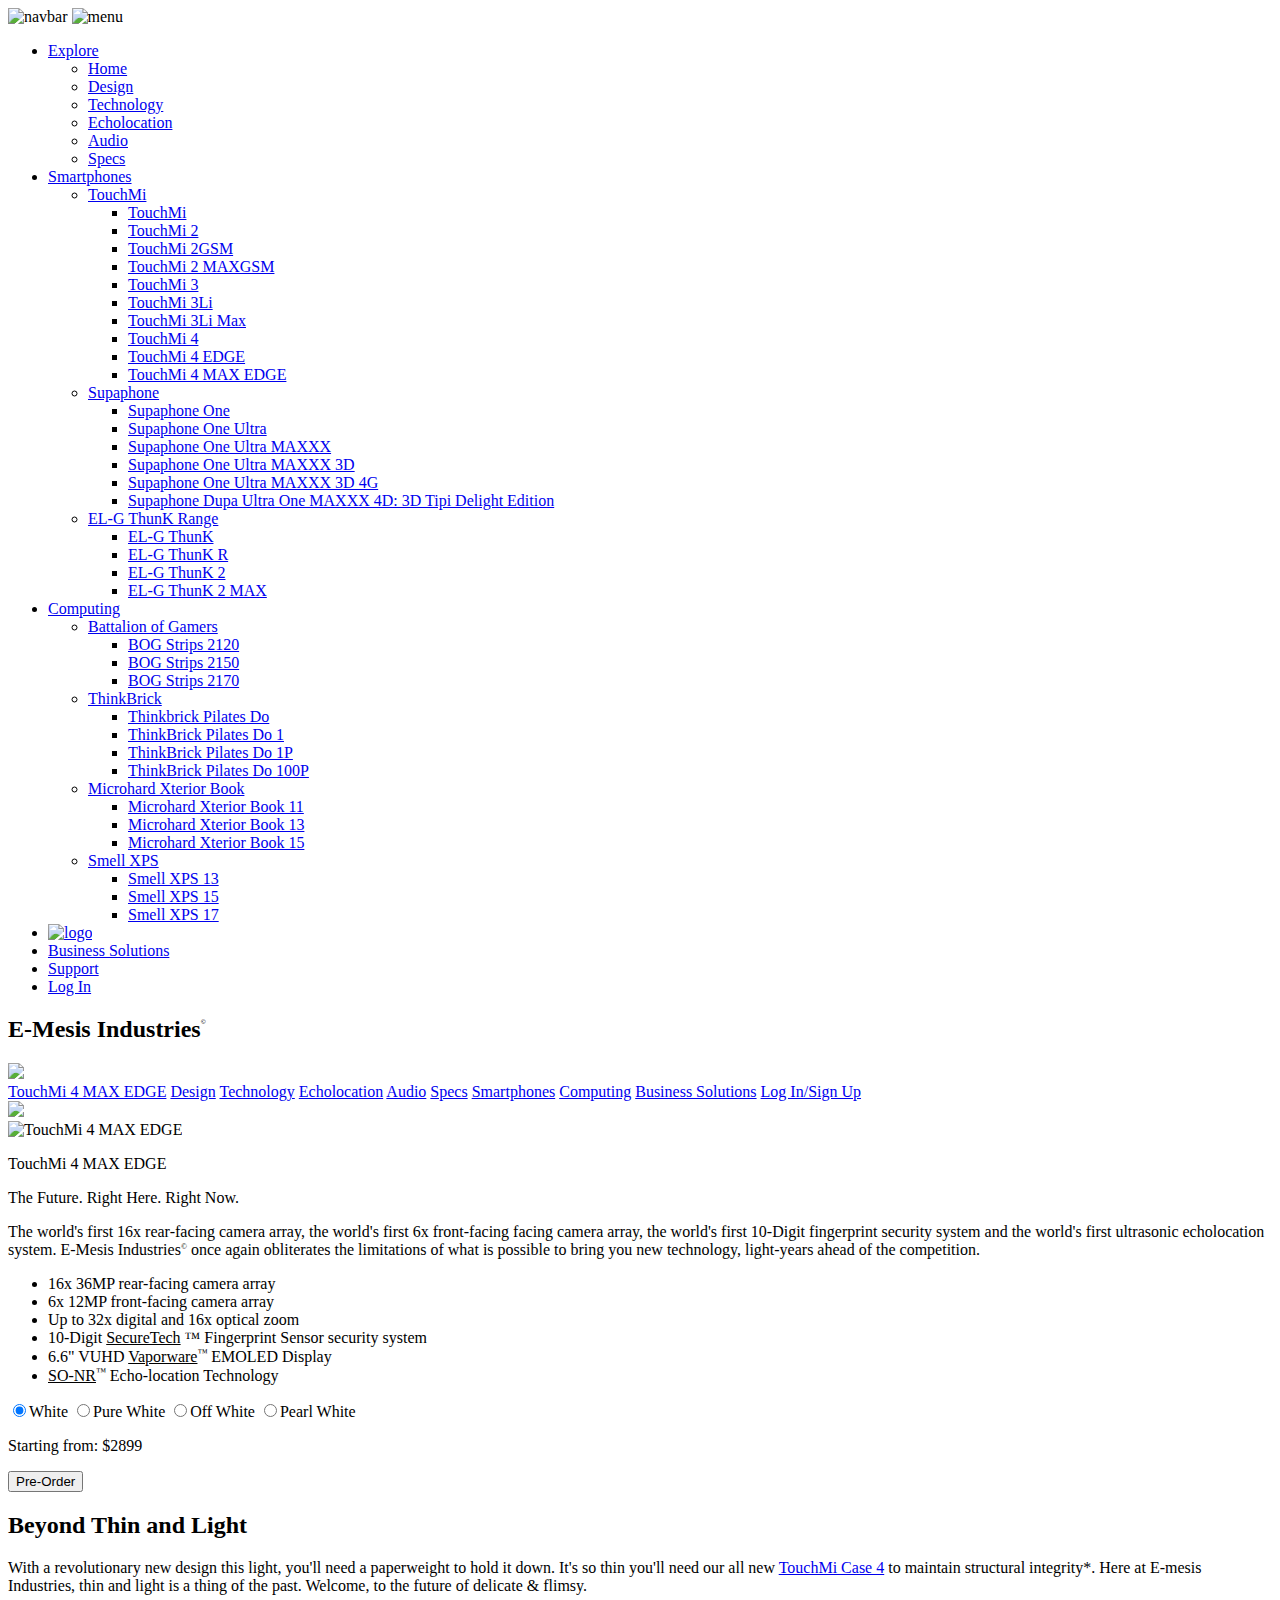
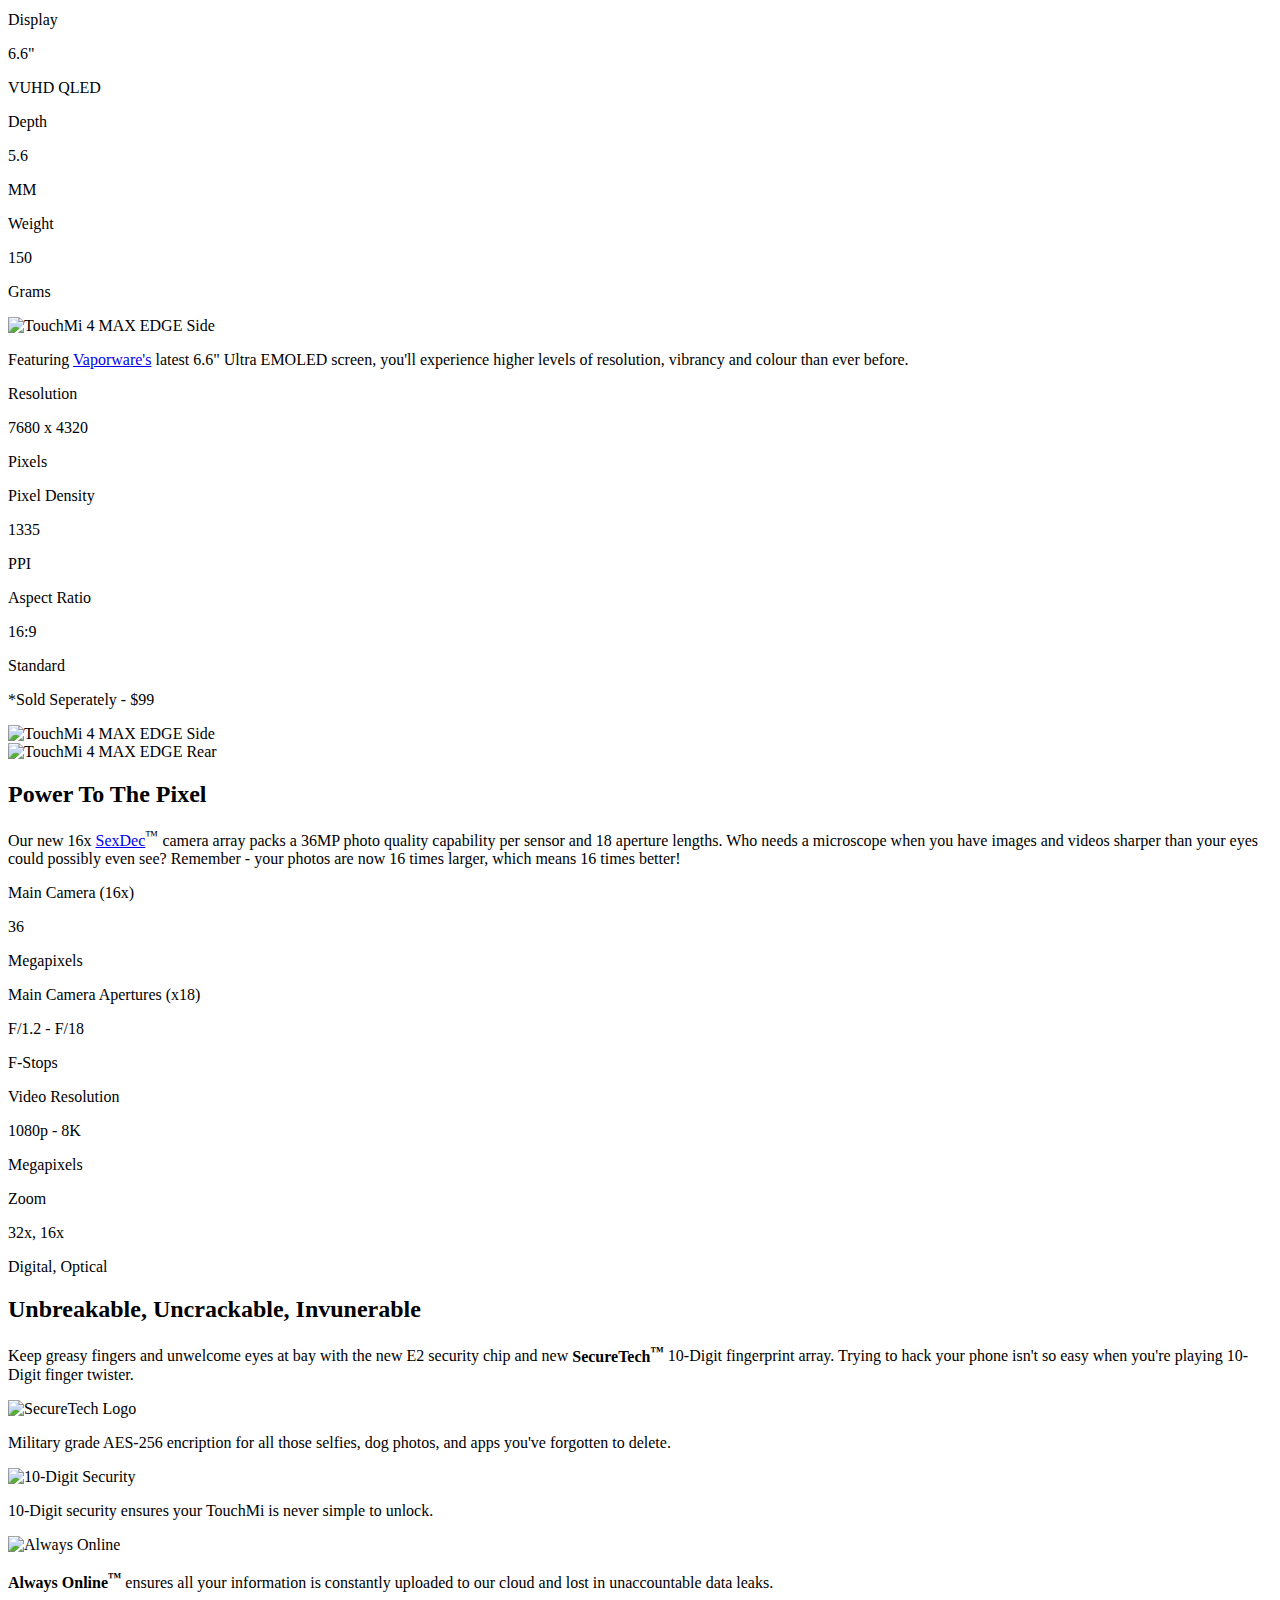
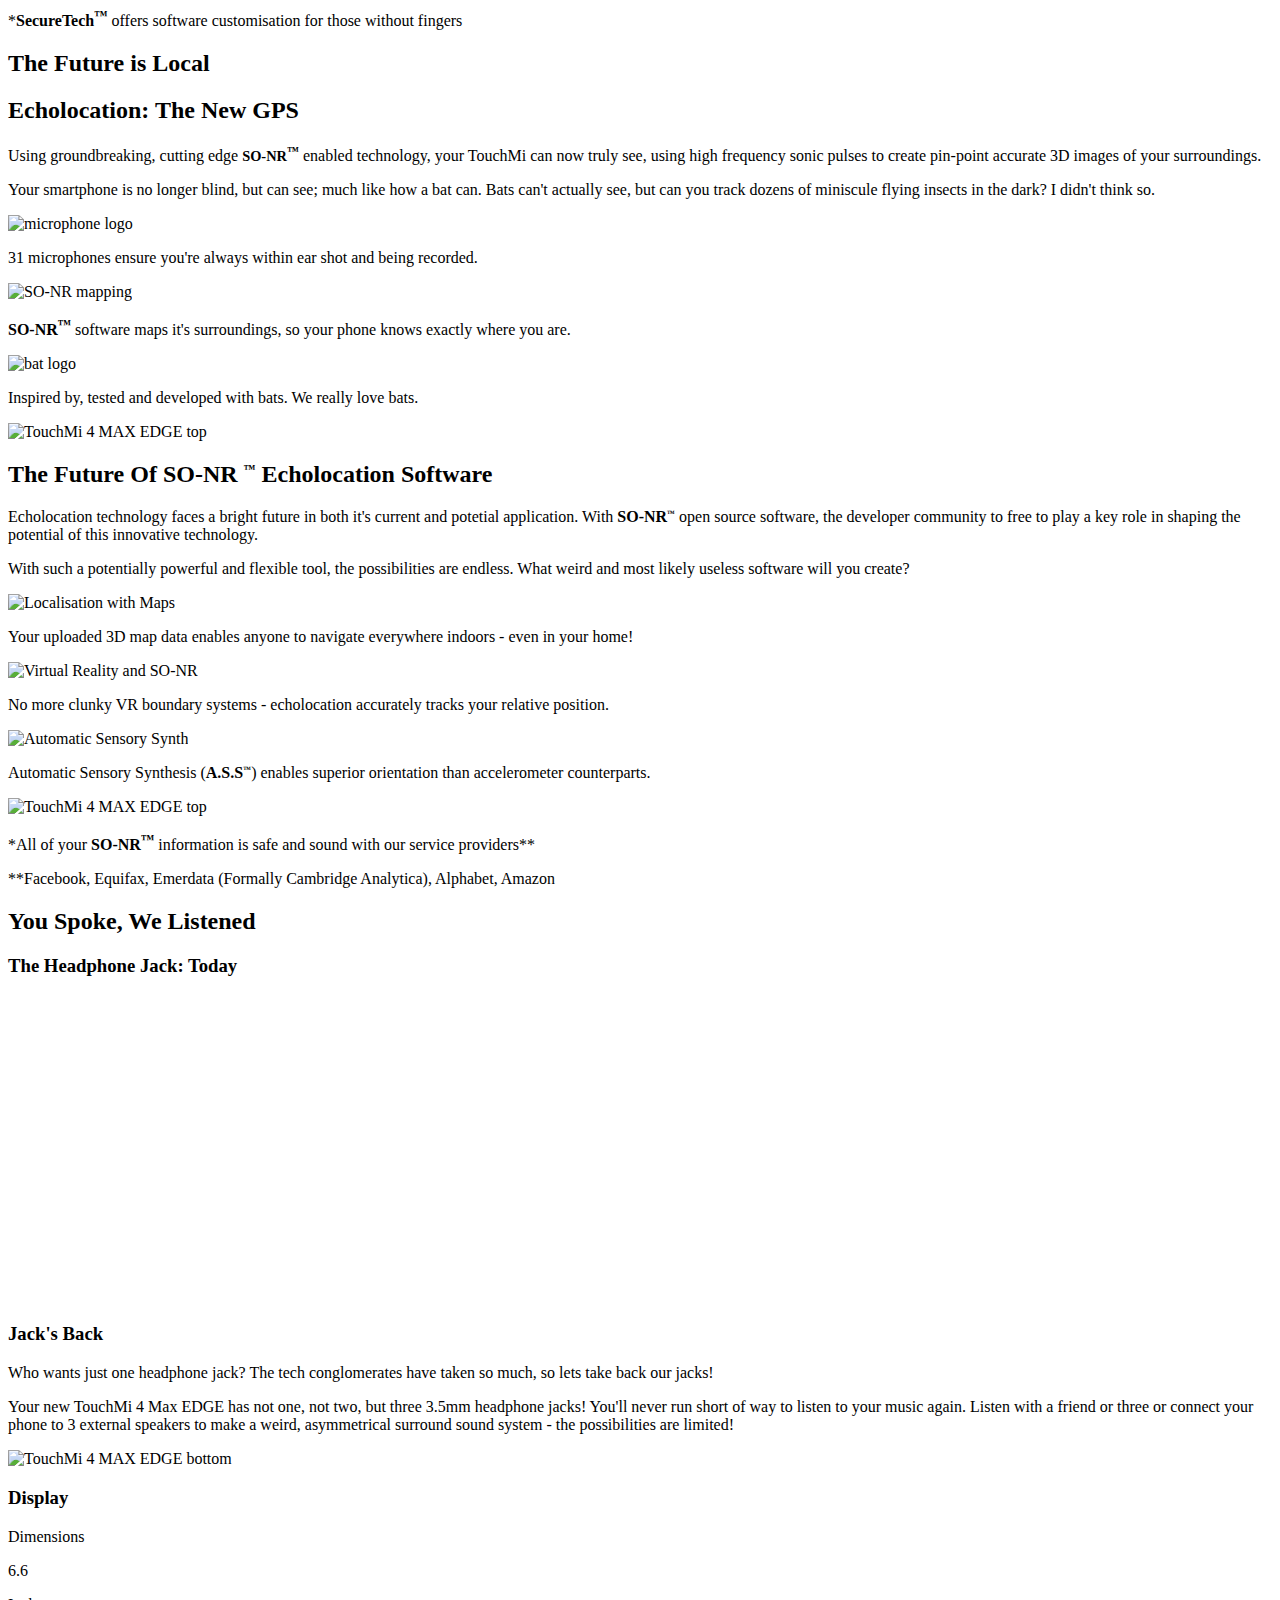
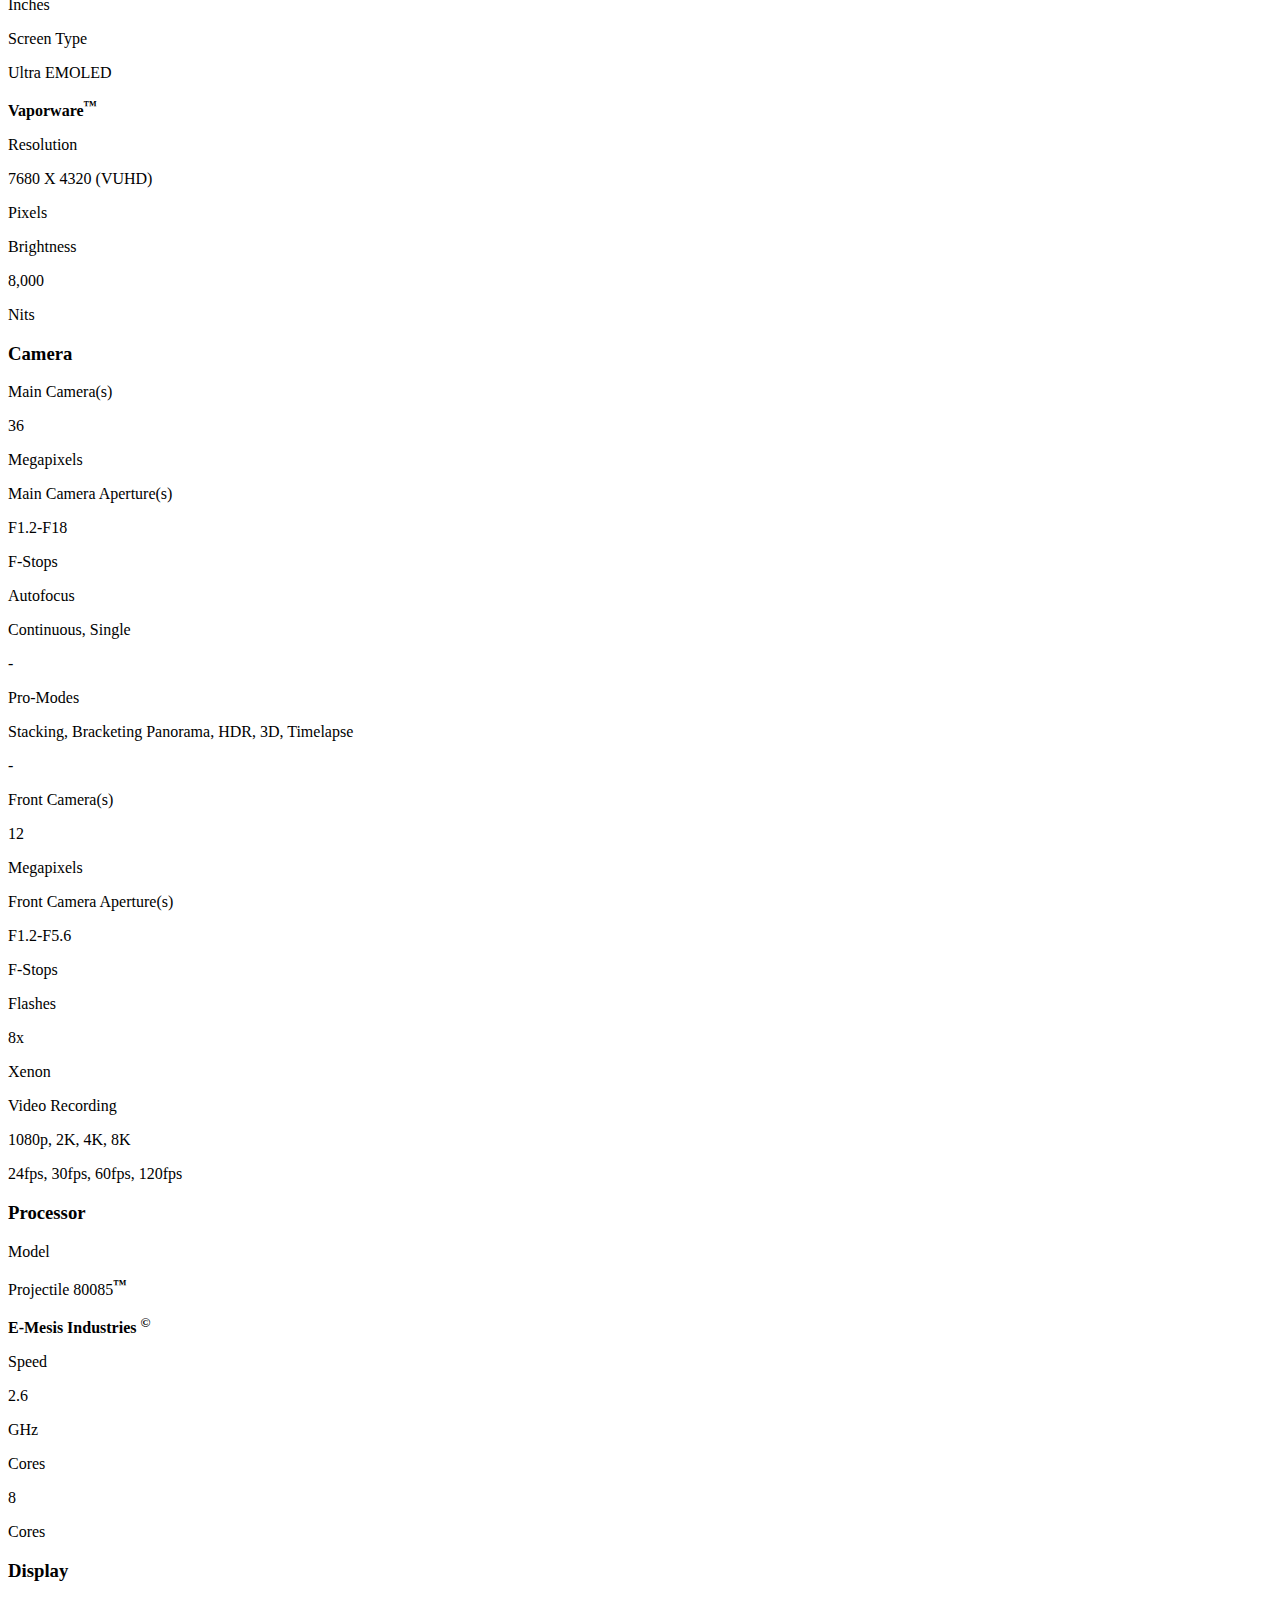
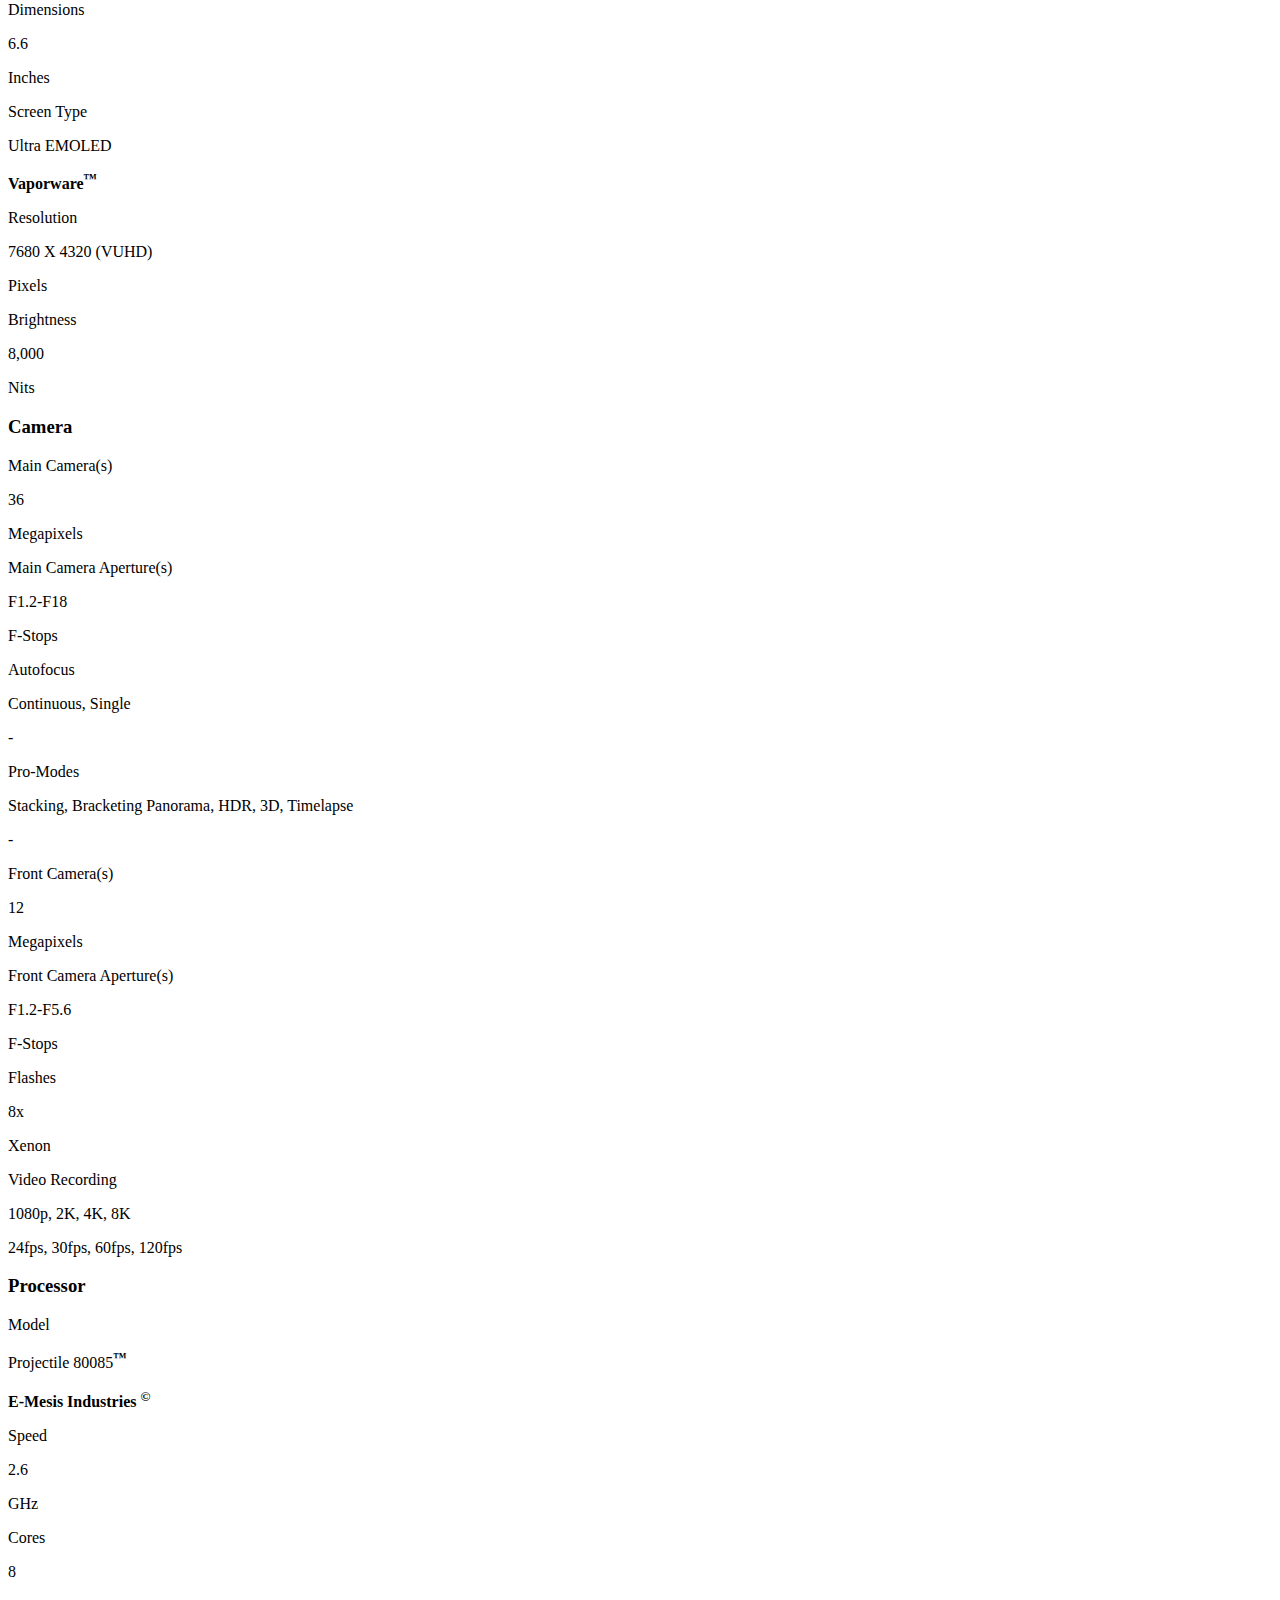
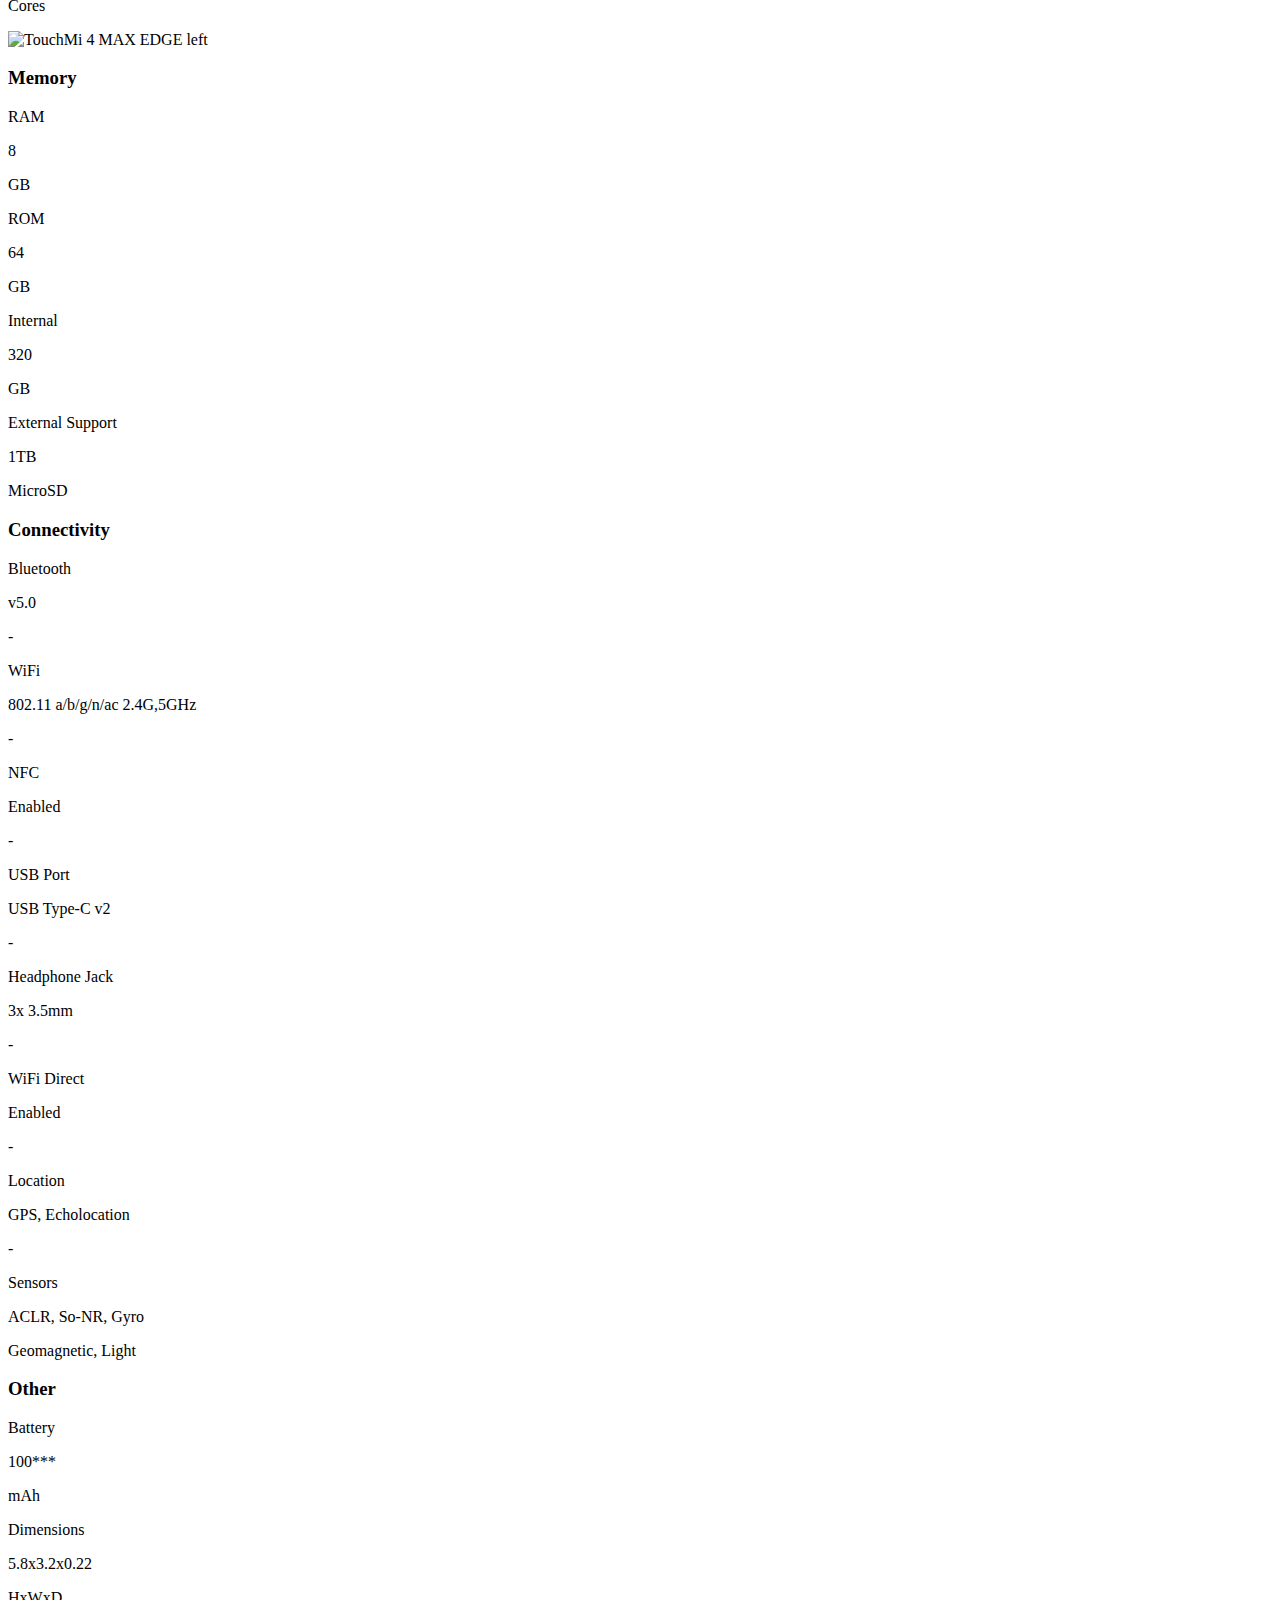
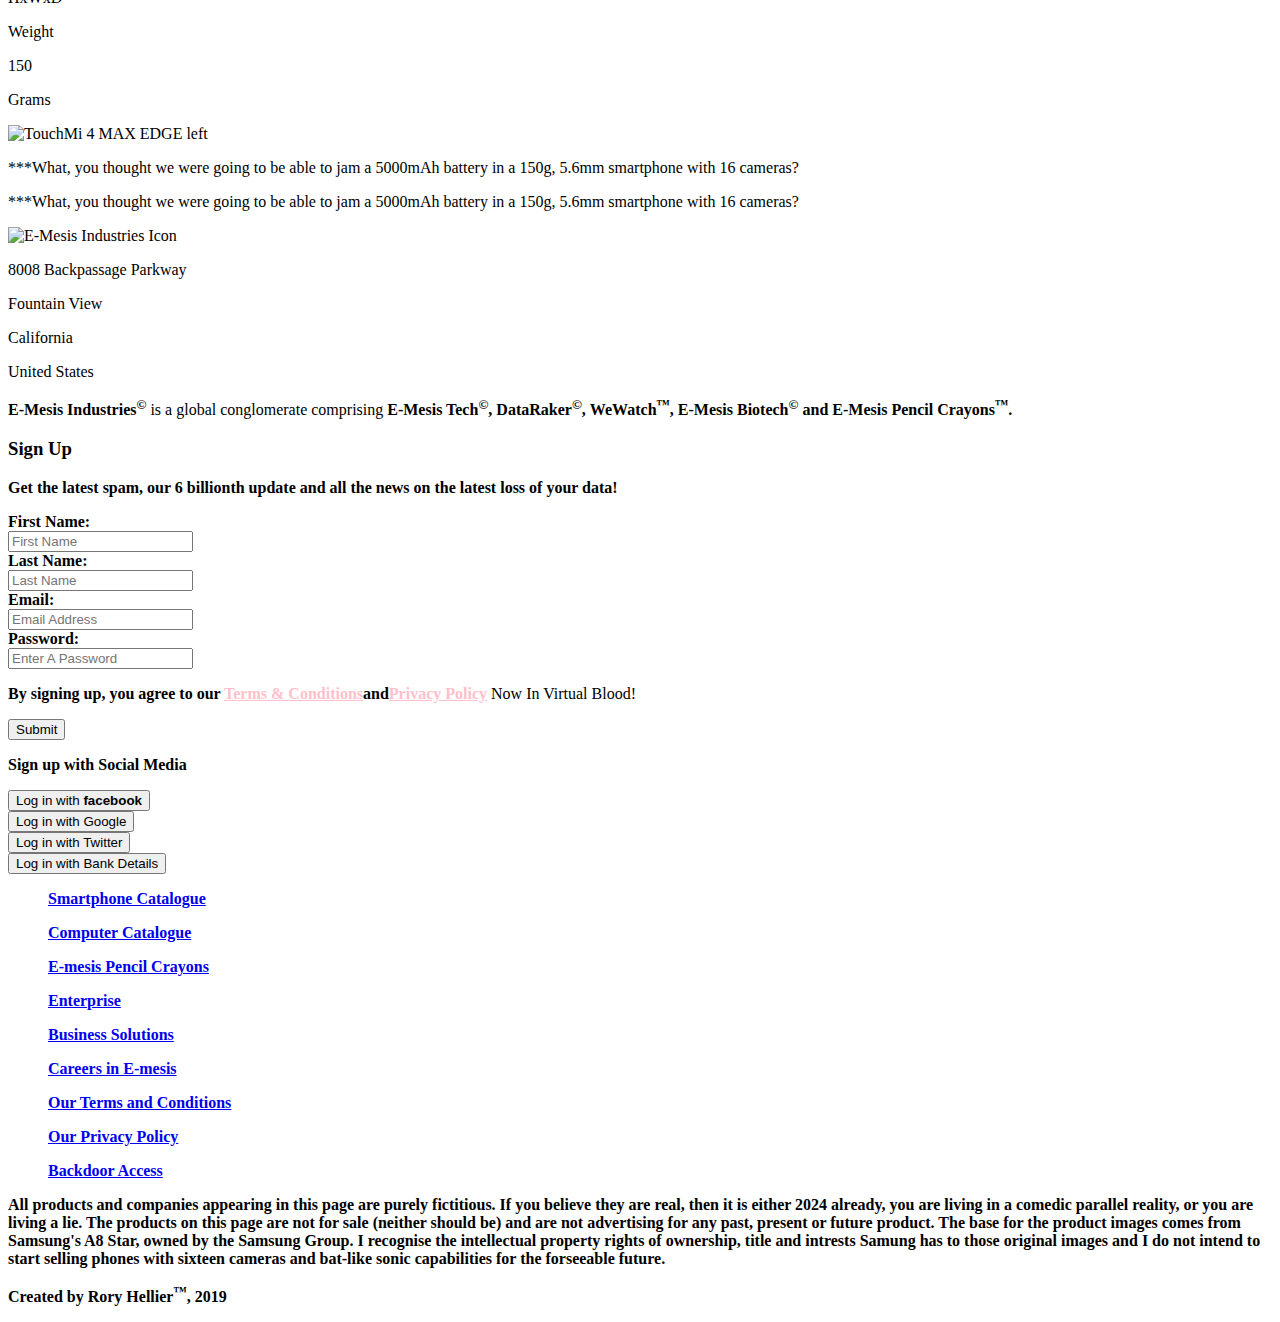
==== commit 4d7f7fe4: "Updated css path" ====
--- a/Landing Page v4.html
+++ b/Landing Page v4.html
@@ -4,7 +4,7 @@
         <meta charset="utf-8">
         <meta http-equiv="X-UA-Compatible" content="IE=edge">
         <title>TouchMi 4 MAX EDGE</title>
-        <link rel="stylesheet" href="/stylesheets/CSS v3.css">
+        <link rel="stylesheet" href="/Landing-Page/master/stylesheets/CSS%20v3.css">
         <meta name="viewport" content="width=device-width, initial-scale=1.0"/>
         <script>
         function myFunction() {
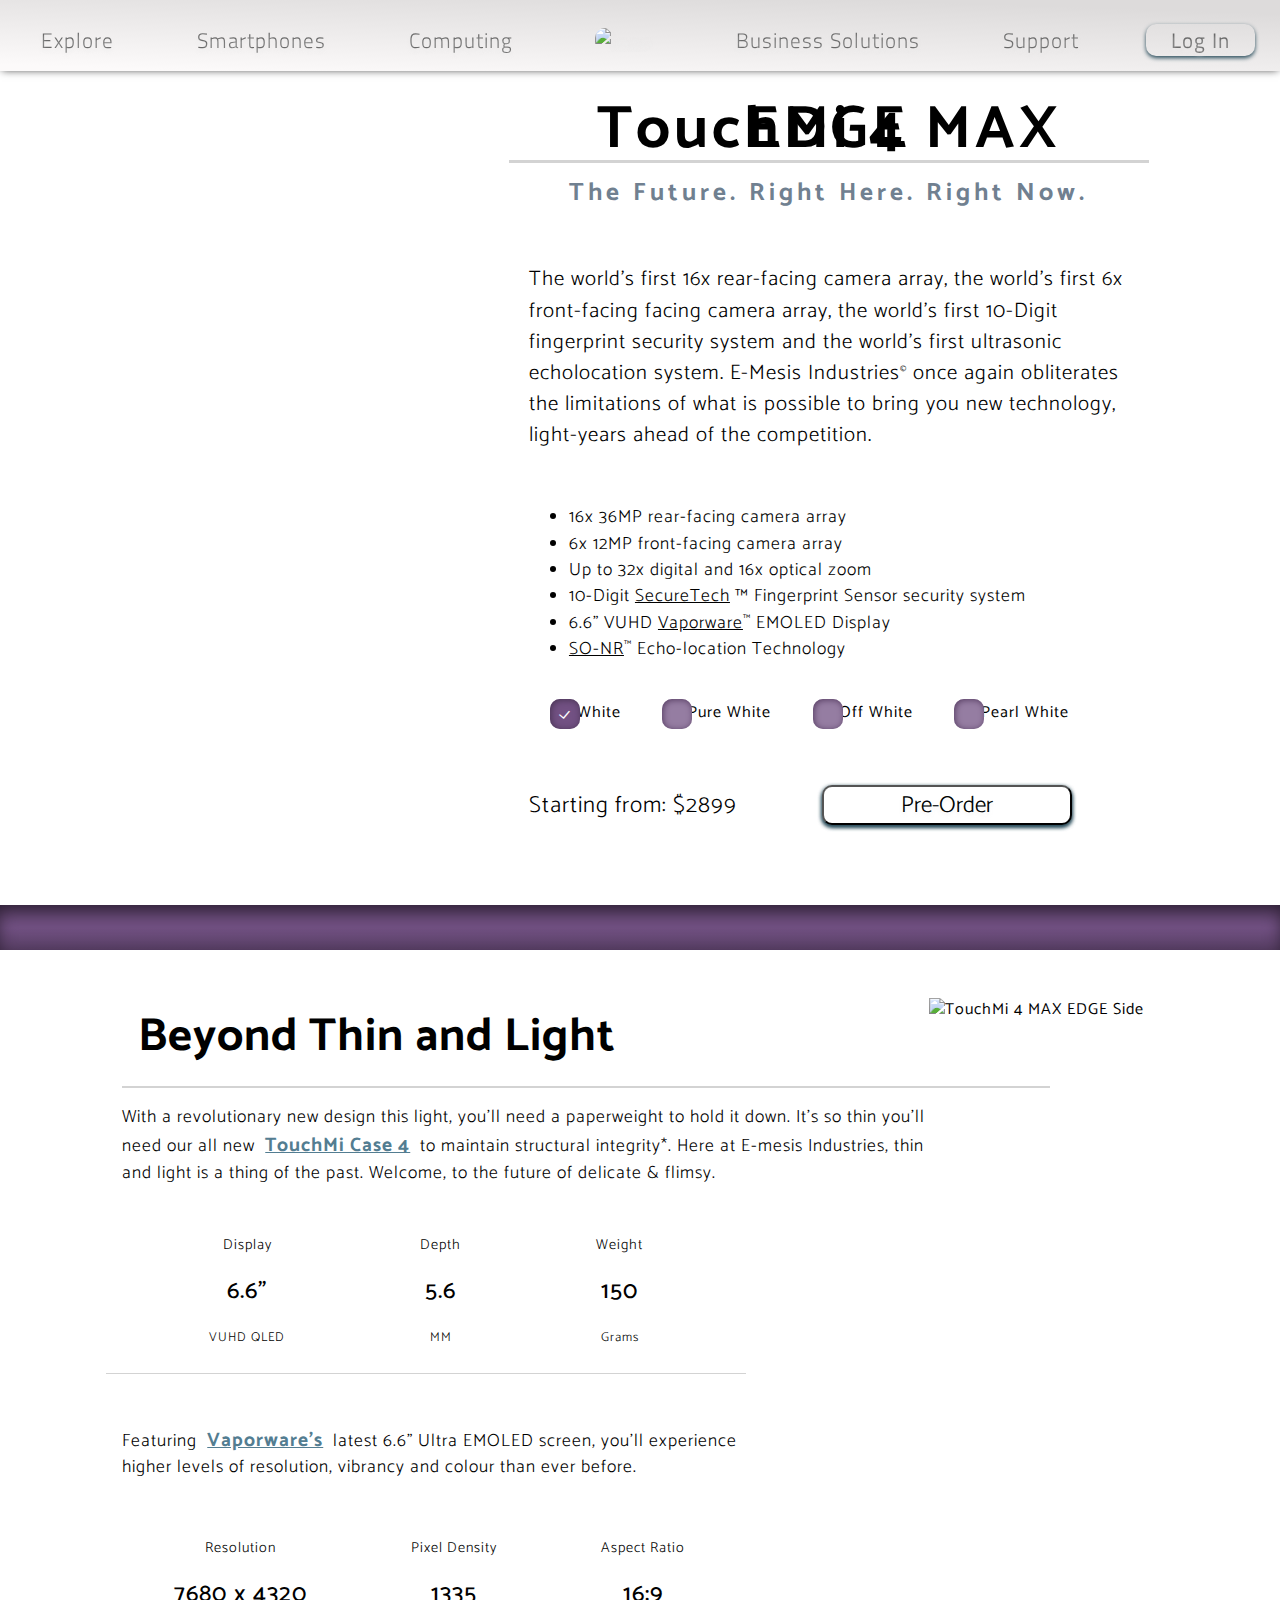
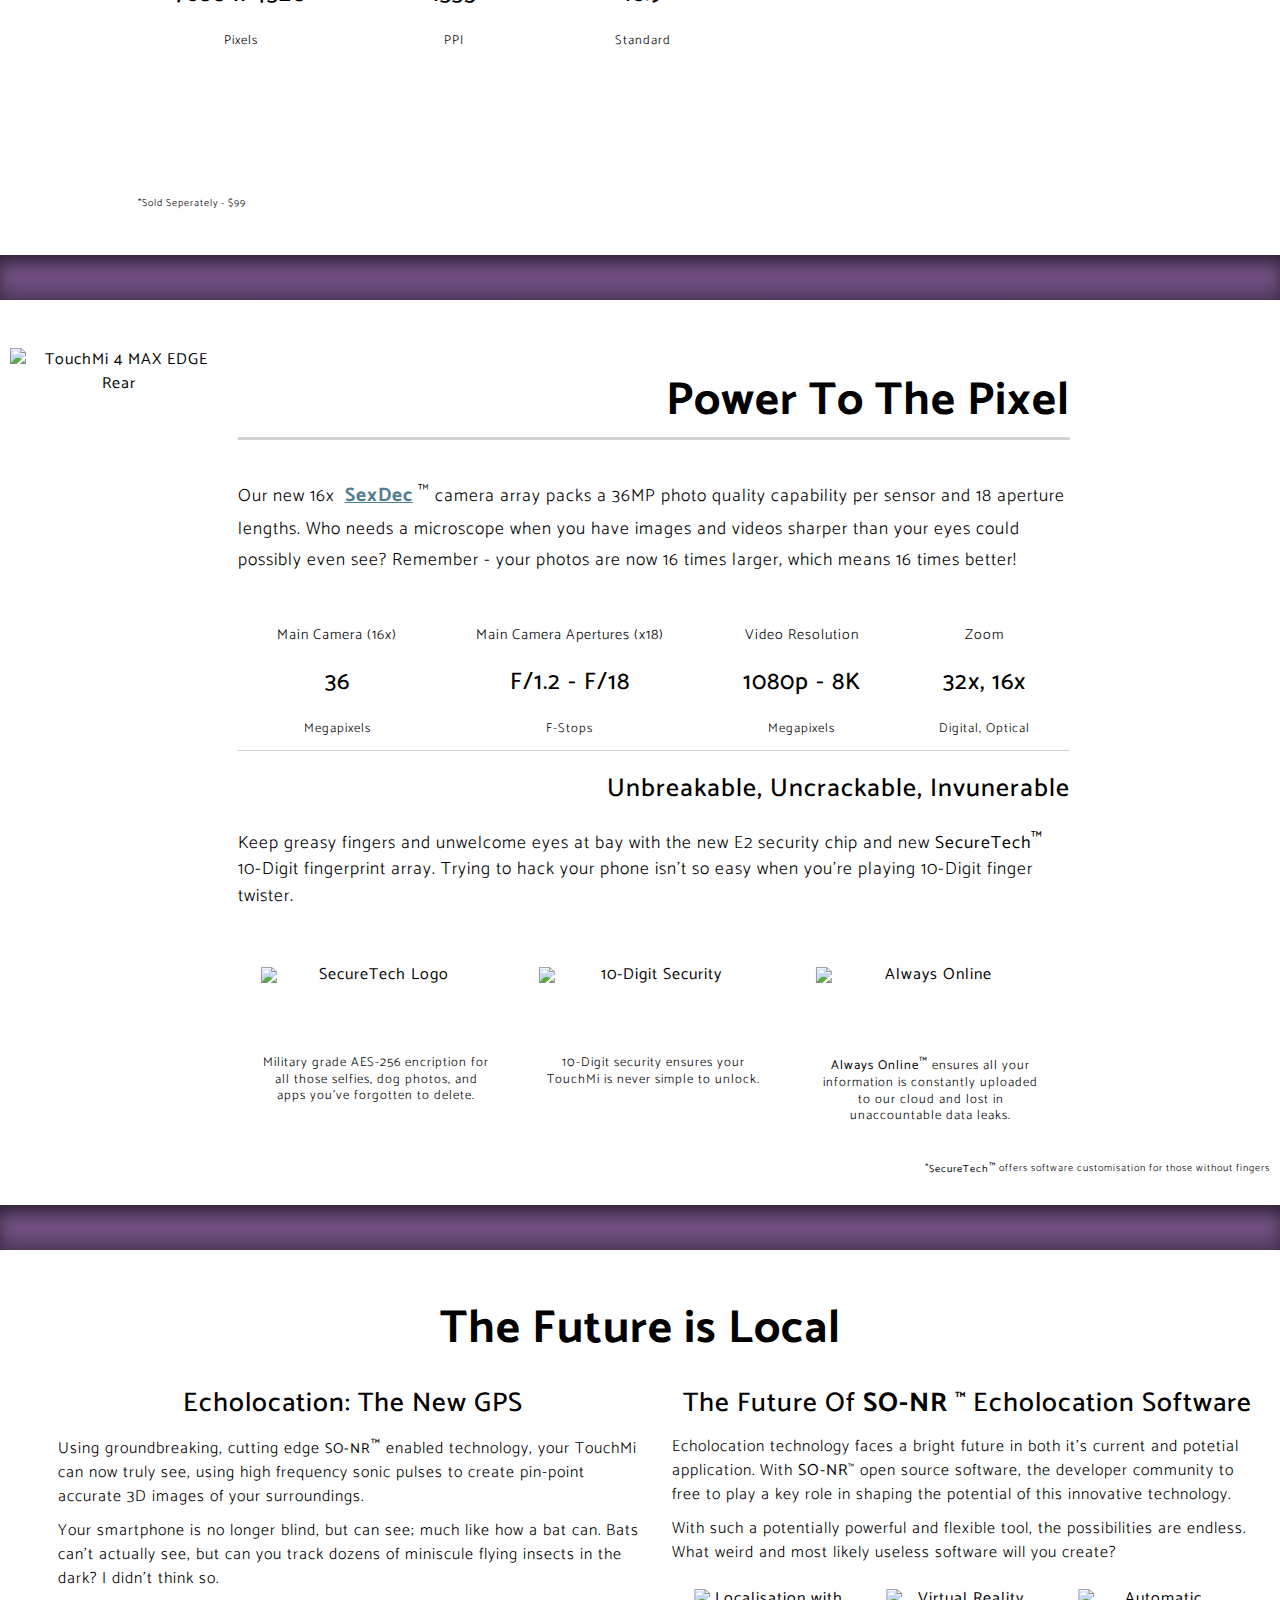
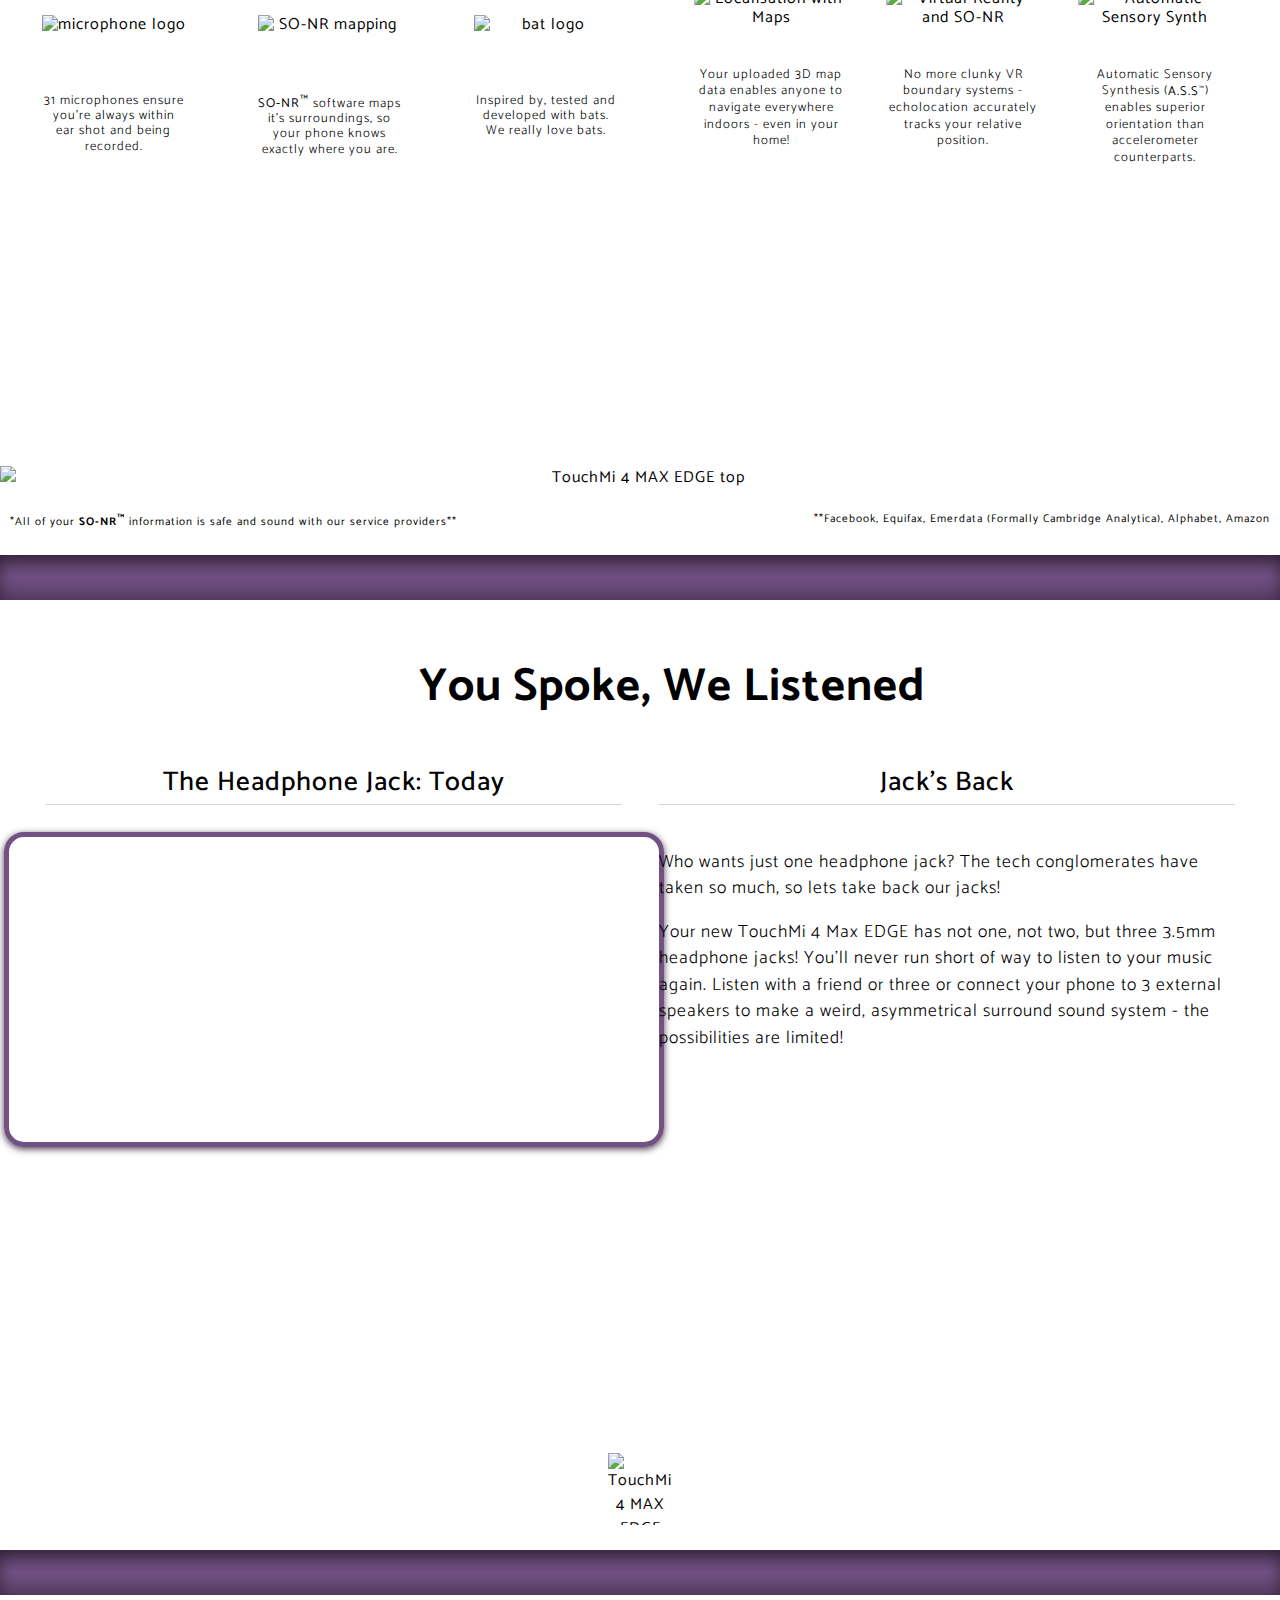
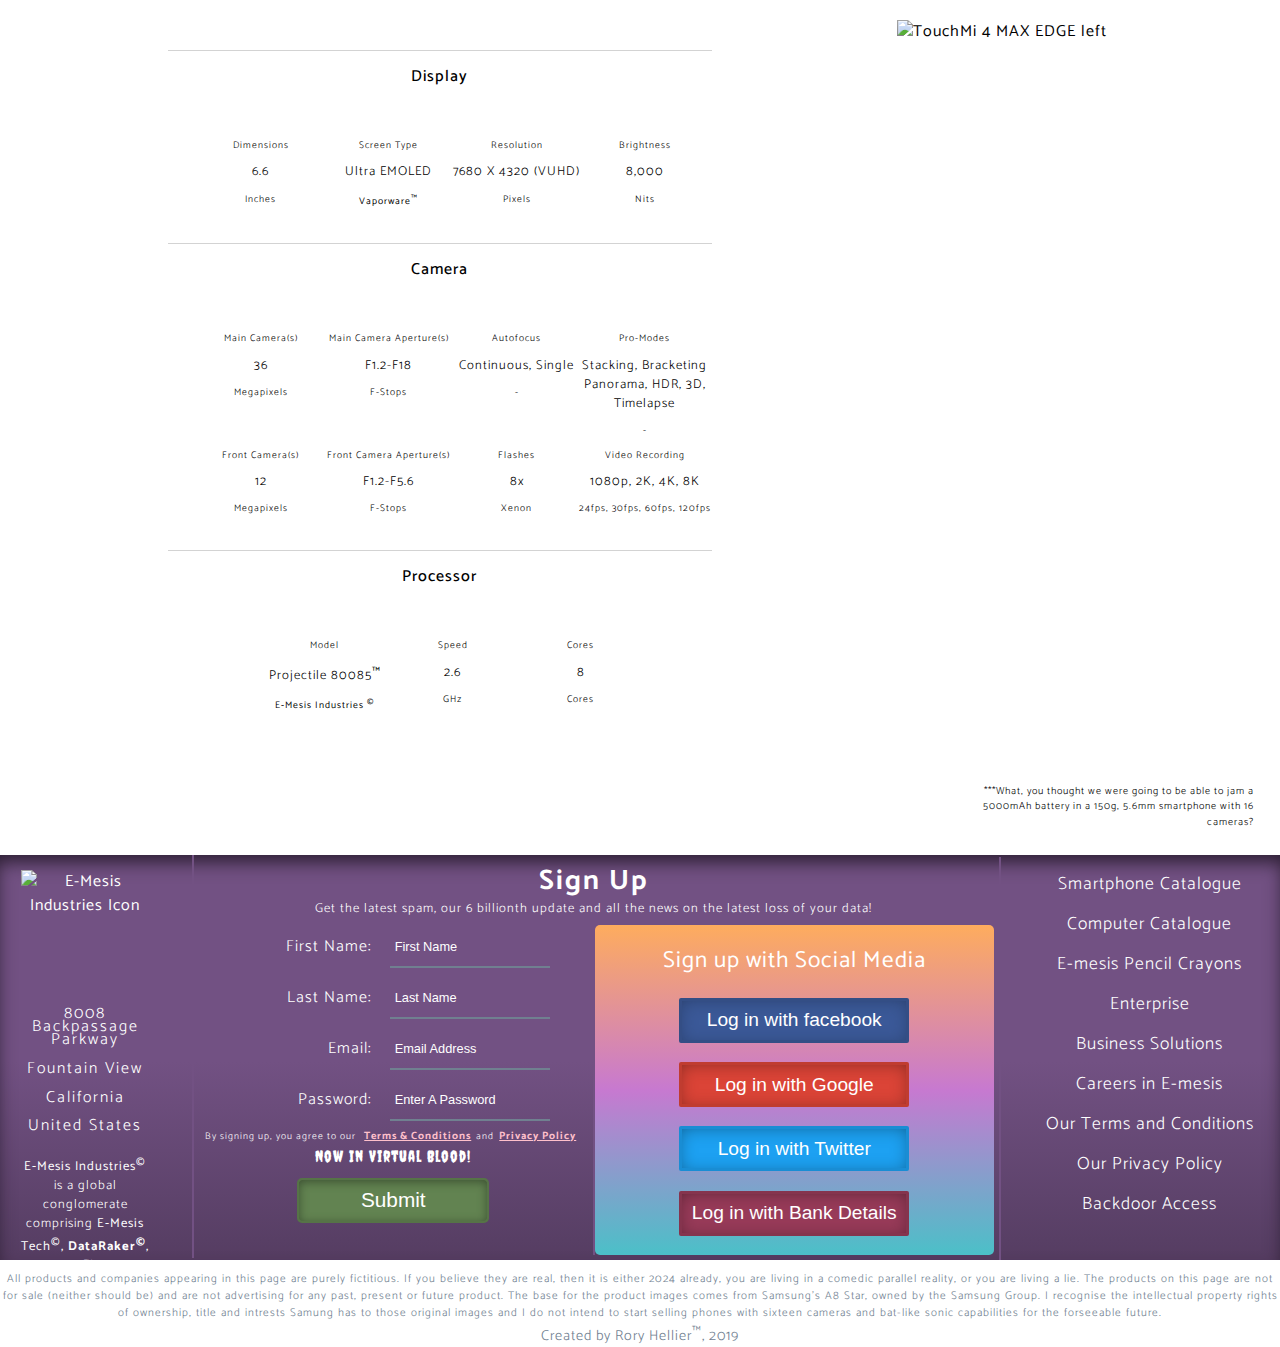
==== commit 747fd3eb: "updated css path" ====
--- a/Landing Page v4.html
+++ b/Landing Page v4.html
@@ -4,7 +4,7 @@
         <meta charset="utf-8">
         <meta http-equiv="X-UA-Compatible" content="IE=edge">
         <title>TouchMi 4 MAX EDGE</title>
-        <link rel="stylesheet" href="/Landing-Page/master/stylesheets/CSS%20v3.css">
+        <link rel="stylesheet" href="https://rhelli.github.io/Landing-Page/stylesheets/CSS%20v3.css">
         <meta name="viewport" content="width=device-width, initial-scale=1.0"/>
         <script>
         function myFunction() {
